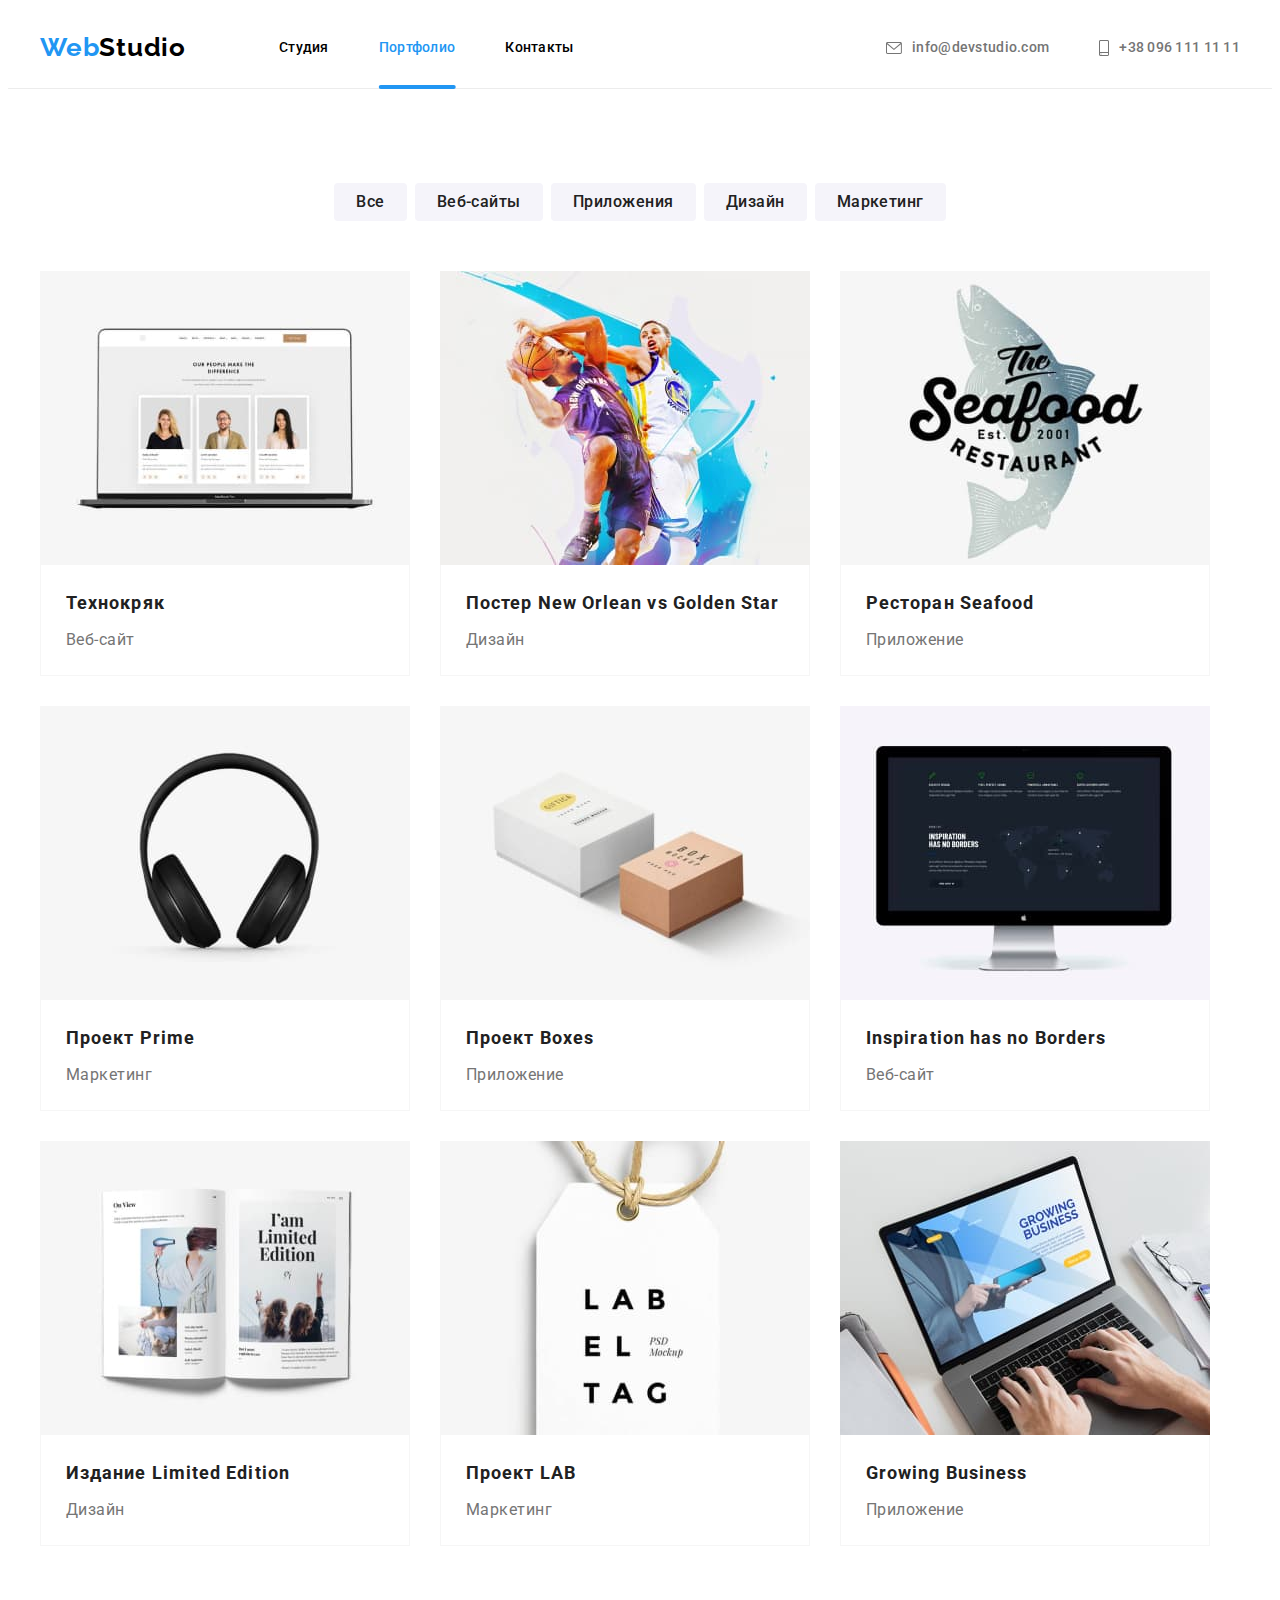
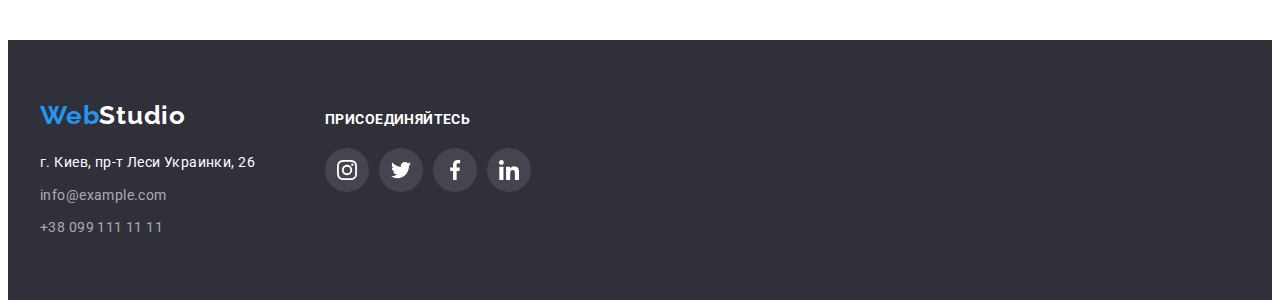
==== portfolio.html @ 3e7d8439 "Initial commit" ====
<!DOCTYPE html>
<html lang="ru">
   <head>
      <meta charset="UTF-8" />
      <meta http-equiv="X-UA-Compatible" content="IE=edge" />
      <meta name="viewport" content="width=device-width, initial-scale=1.0" />
      <title>Портфолио</title>
      <link rel="preconnect" href="https://fonts.googleapis.com" />
      <link rel="preconnect" href="https://fonts.gstatic.com" crossorigin />
      <link
         href="https://fonts.googleapis.com/css2?family=Raleway:wght@700&family=Roboto:wght@400;500;700;900&display=swap"
         rel="stylesheet"
      />
      <link
         rel="stylesheet"
         href="https://cdnjs.cloudflare.com/ajax/libs/modern-normalize/1.1.0/modern-normalize.min.css"
         integrity="sha512-wpPYUAdjBVSE4KJnH1VR1HeZfpl1ub8YT/NKx4PuQ5NmX2tKuGu6U/JRp5y+Y8XG2tV+wKQpNHVUX03MfMFn9Q=="
         crossorigin="anonymous"
         referrerpolicy="no-referrer"
      />
      <link rel="stylesheet" href="./css/styles.css" />
   </head>

   <body>
      <!---->
      <!--------------------------------HEADER----->
      <!---->
      <header class="header">
         <div class="container header-container">
            <nav class="header-nav">
               <a class="link logo" href="index.html" lang="en"><span class="accent">Web</span>Studio</a>
               <ul class="menu list">
                  <li class="menu-item">
                     <a class="link" href="index.html">Студия</a>
                  </li>
                  <li class="menu-item current-item">
                     <a class="link current-link" href="./portfolio.html">Портфолио</a>
                  </li>
                  <li class="menu-item">
                     <a class="link" href="">Контакты</a>
                  </li>
               </ul>
            </nav>
            <ul class="list header-list">
               <li class="header-list-item">
                  <a class="link contact-mail" href="mailto:info@devstudio.com">
                     <svg class="icon-envelope" width="16" height="12">
                        <use href="./images/icons.svg#icon-envelope"></use>
                     </svg>
                     info@devstudio.com</a
                  >
               </li>
               <li class="header-list-item">
                  <a class="link contact-number" href="tel:0961111111">
                     <svg class="icon-envelope" width="10" height="16">
                        <use href="./images/icons.svg#icon-smartphone"></use>
                     </svg>
                     +38 096 111 11 11
                  </a>
               </li>
            </ul>
         </div>
      </header>

      <main>
         <!---->
         <!-----------------------------PORTFOLIO----->
         <!---->
         <section class="section portfolio">
            <div class="container">
               <h1 class="visually-hidden">Портфолио</h1>
               <ul class="list list-button">
                  <li class="filter-btn">
                     <button class="filter" type="button">Все</button>
                  </li>
                  <li class="filter-btn">
                     <button class="filter" type="button">Веб-сайты</button>
                  </li>
                  <li class="filter-btn">
                     <button class="filter" type="button">Приложения</button>
                  </li>
                  <li class="filter-btn">
                     <button class="filter" type="button">Дизайн</button>
                  </li>
                  <li class="filter-btn">
                     <button class="filter" type="button">Маркетинг</button>
                  </li>
               </ul>

               <h2 class="visually-hidden">Разделы порфолио</h2>
               <ul class="list list-cards">
                  <li class="list-item">
                     <a class="link link-card" href="">
                        <div class="wrapper">
                           <img
                              class="portfolio-img"
                              src="./images/portfolio_images/img.jpg"
                              alt="Технокряк"
                              width="370"
                              height="294"
                           />
                           <p class="owerlay-text">
                              Ресурс предлагает комплексные предложения с разным уровнем функционала и сервисов. Все это
                              позволит посетителю получить исчерпывающие сведения о компании или частном лице.
                           </p>
                        </div>
                        <div class="text-card">
                           <h3 class="title-picture">Технокряк</h3>
                           <p class="portfolio_section">Веб-сайт</p>
                        </div>
                     </a>
                  </li>
                  <li class="list-item">
                     <a class="link link-card" href="">
                        <div class="wrapper">
                           <img
                              class="portfolio-img"
                              src="./images/portfolio_images/img-1.jpg"
                              alt="Постер New Orlean vs Golden Star"
                              width="370"
                              height="294"
                           />
                           <p class="owerlay-text">
                              Ресурс предлагает комплексные предложения с разным уровнем функционала и сервисов. Все это
                              позволит посетителю получить исчерпывающие сведения о компании или частном лице.
                           </p>
                        </div>
                        <div class="text-card">
                           <h3 class="title-picture">Постер <span lang="en">New Orlean vs Golden Star</span></h3>
                           <p class="portfolio_section">Дизайн</p>
                        </div>
                     </a>
                  </li>
                  <li class="list-item">
                     <a class="link link-card" href="">
                        <div class="wrapper">
                           <img
                              class="portfolio-img"
                              src="./images/portfolio_images/img-2.jpg"
                              alt="Ресторан Seafood"
                              width="370"
                              height="294"
                           />
                           <p class="owerlay-text">
                              Ресурс предлагает комплексные предложения с разным уровнем функционала и сервисов. Все это
                              позволит посетителю получить исчерпывающие сведения о компании или частном лице.
                           </p>
                        </div>
                        <div class="text-card">
                           <h3 class="title-picture">Ресторан <span lang="en">Seafood</span></h3>
                           <p class="portfolio_section">Приложение</p>
                        </div>
                     </a>
                  </li>
                  <li class="list-item">
                     <a class="link link-card" href="">
                        <div class="wrapper">
                           <img
                              class="portfolio-img"
                              src="./images/portfolio_images/img-3.jpg"
                              alt="Проект Prime"
                              width="370"
                              height="294"
                           />
                           <p class="owerlay-text">
                              Ресурс предлагает комплексные предложения с разным уровнем функционала и сервисов. Все это
                              позволит посетителю получить исчерпывающие сведения о компании или частном лице.
                           </p>
                        </div>
                        <div class="text-card">
                           <h3 class="title-picture">Проект <span lang="en">Prime</span></h3>
                           <p class="portfolio_section">Маркетинг</p>
                        </div>
                     </a>
                  </li>
                  <li class="list-item">
                     <a class="link link-card" href="">
                        <div class="wrapper">
                           <img
                              class="portfolio-img"
                              src="./images/portfolio_images/img-4.jpg"
                              alt="Проект Boxes"
                              width="370"
                              height="294"
                           />
                           <p class="owerlay-text">
                              Ресурс предлагает комплексные предложения с разным уровнем функционала и сервисов. Все это
                              позволит посетителю получить исчерпывающие сведения о компании или частном лице.
                           </p>
                        </div>
                        <div class="text-card">
                           <h3 class="title-picture">Проект <span lang="en">Boxes</span></h3>
                           <p class="portfolio_section">Приложение</p>
                        </div></a
                     >
                  </li>
                  <li class="list-item">
                     <a class="link link-card" href="">
                        <div class="wrapper">
                           <img
                              class="portfolio-img"
                              src="./images/portfolio_images/img-5.jpg"
                              alt="Inspiration has no Borders"
                              width="370"
                              height="294"
                           />
                           <p class="owerlay-text">
                              Ресурс предлагает комплексные предложения с разным уровнем функционала и сервисов. Все это
                              позволит посетителю получить исчерпывающие сведения о компании или частном лице.
                           </p>
                        </div>
                        <div class="text-card">
                           <h3 class="title-picture" lang="en">Inspiration has no Borders</h3>
                           <p class="portfolio_section">Веб-сайт</p>
                        </div>
                     </a>
                  </li>
                  <li class="list-item">
                     <a class="link link-card" href="">
                        <div class="wrapper">
                           <img
                              class="portfolio-img"
                              src="./images/portfolio_images/img-6.jpg"
                              alt="Издание Limited Edition"
                              width="370"
                              height="294"
                           />
                           <p class="owerlay-text">
                              Ресурс предлагает комплексные предложения с разным уровнем функционала и сервисов. Все это
                              позволит посетителю получить исчерпывающие сведения о компании или частном лице.
                           </p>
                        </div>
                        <div class="text-card">
                           <h3 class="title-picture">Издание <span lang="en">Limited Edition</span></h3>
                           <p class="portfolio_section">Дизайн</p>
                        </div>
                     </a>
                  </li>
                  <li class="list-item">
                     <a class="link link-card" href="">
                        <div class="wrapper">
                           <img
                              class="portfolio-img"
                              src="./images/portfolio_images/img-7.jpg"
                              alt="Проект LAB"
                              width="370"
                              height="294"
                           />
                           <p class="owerlay-text">
                              Ресурс предлагает комплексные предложения с разным уровнем функционала и сервисов. Все это
                              позволит посетителю получить исчерпывающие сведения о компании или частном лице.
                           </p>
                        </div>
                        <div class="text-card">
                           <h3 class="title-picture">Проект <span lang="en">LAB</span></h3>
                           <p class="portfolio_section">Маркетинг</p>
                        </div>
                     </a>
                  </li>
                  <li class="list-item">
                     <a class="link link-card" href="">
                        <div class="wrapper">
                           <img
                              class="portfolio-img"
                              src="./images/portfolio_images/img-8.jpg"
                              alt="Growing Business"
                              width="370"
                              height="294"
                           />
                           <p class="owerlay-text">
                              Ресурс предлагает комплексные предложения с разным уровнем функционала и сервисов. Все это
                              позволит посетителю получить исчерпывающие сведения о компании или частном лице.
                           </p>
                        </div>
                        <div class="text-card">
                           <h3 class="title-picture" lang="en">Growing Business</h3>
                           <p class="portfolio_section">Приложение</p>
                        </div>
                     </a>
                  </li>
               </ul>
            </div>
         </section>
      </main>
      <!---->
      <!--------------------------------FOOTER----->
      <!---->
      <footer class="footer">
         <div class="container content-in-footer">
            <div>
               <a class="link logo-footer" href="index.html" lang="en"><span class="accent">Web</span>Studio</a>
               <address class="contact-list">
                  <ul class="list all-contact">
                     <li class="contact-item">
                        <a
                           class="link link_geolocation"
                           href="https://goo.gl/maps/ptXr3wgjYMJCWN8M7"
                           target="blank"
                           rel="noreferrer noopener"
                           >г. Киев, пр-т Леси Украинки, 26</a
                        >
                     </li>
                     <li class="contact-item">
                        <a class="link link_contact" href="mailto:info@example.com">info@example.com</a>
                     </li>
                     <li class="contact-item">
                        <a class="link link_contact" href="tel:0991111111">+38 099 111 11 11</a>
                     </li>
                  </ul>
               </address>
            </div>
            <div>
               <p class="upper-icons-in-footer">присоединяйтесь</p>
               <ul class="list social-list-in-footer">
                  <li class="social-item">
                     <a
                        class="link social-link-in-footer"
                        href="https://instagram.com/"
                        target="_blank"
                        rel="noopener noreferrer"
                     >
                        <svg class="social-icon-in-footer" width="20" height="20">
                           <use href="./images/icons.svg#icon-instagram"></use>
                        </svg>
                     </a>
                  </li>
                  <li class="social-item">
                     <a
                        class="link social-link-in-footer"
                        href="https://twitter.com/"
                        target="_blank"
                        rel="noopener noreferrer"
                     >
                        <svg class="social-icon-in-footer" width="20" height="20">
                           <use href="./images/icons.svg#icon-twitter"></use>
                        </svg>
                     </a>
                  </li>
                  <li class="social-item">
                     <a
                        class="link social-link-in-footer"
                        href="https://facebook.com/"
                        target="_blank"
                        rel="noopener noreferrer"
                     >
                        <svg class="social-icon-in-footer" width="20" height="20">
                           <use href="./images/icons.svg#icon-facebook"></use>
                        </svg>
                     </a>
                  </li>
                  <li class="social-item">
                     <a
                        class="link social-link-in-footer"
                        href="https://www.linkedin.com/"
                        target="_blank"
                        rel="noopener noreferrer"
                     >
                        <svg class="social-icon-in-footer" width="20" height="20">
                           <use href="./images/icons.svg#icon-linkedin"></use>
                        </svg>
                     </a>
                  </li>
               </ul>
            </div>
         </div>
      </footer>
   </body>
</html>
---- css/styles.css ----
/*--------*/
/*---------------- наслідування -----------------*/
/*---------*/

body {
   font-family: 'Roboto', sans-serif;
}
h1,
h2,
h3,
h4,
h5,
h6,
p {
   margin: 0;
   padding: 0;
}

img {
   display: block;
}

:root {
   --accent-color: #2196f3;
   --the-second-color: #ffffff;
   --second-text-color: #757575;
   --mine-color: #212121;

   --transition-timing-function: cubic-bezier(0.4, 0, 0.2, 1);
}

/*--------*/
/*------------ Скидання браузерних стилів -----------------*/
/*---------*/

.list {
   list-style: none;
   padding: 0;
   margin: 0;
}

.link {
   text-decoration: none;
}

/*--------*/
/*-------------- Загальні налаштування для Flexbox -----------------*/
/*---------*/

.section {
   padding-top: 94px;
   padding-bottom: 94px;
}

.container {
   width: 1200px;
   padding-right: 15px;
   padding-left: 15px;
   margin-right: auto;
   margin-left: auto;
}

/*--------*/
/*-------------- HEADER -----------------*/
/*---------*/

.header {
   border-bottom: 1px solid #ececec;
}

.header-container {
   display: flex;
   align-items: center;
}

/*--------*/
/*-------------- NAVIGATION-START -----------------*/
/*---------*/

.header-nav {
   display: flex;
   align-items: center;
}

.logo {
   padding-top: 24px;
   padding-bottom: 25px;
   margin-right: 93px;
   font-family: 'Raleway', sans-serif;
   font-weight: 700;
   font-size: 26px;
   line-height: 1.19;
   letter-spacing: 0.03em;
   color: rgb(0, 0, 0);
}

.accent {
   font-family: 'Raleway', sans-serif;
   font-weight: 700;
   font-size: 26px;
   line-height: 1.19;
   letter-spacing: 0.03em;
   color: var(--accent-color);
}

.menu {
   display: flex;
}

.menu .link {
   display: block;
   padding-top: 32px;
   padding-bottom: 32px;
   font-weight: 500;
   font-size: 14px;
   line-height: 1.14;
   letter-spacing: 0.02em;
   color: var(--main-color);

   transition-property: color;
   transition-duration: 250ms;
   transition-timing-function: var(--transition-timing-function);
}

/*альтернативний варіант з додатковим класом в посиланнях "menu-link" */

/*.menu-link {
font-weight: 500;
font-size: 14px;
line-height: 1.14;
letter-spacing: 0.02em;
color: var(--main-color);}*/

.menu-item {
   margin-right: 50px;
}
.menu-item:last-child {
   margin-right: 0;
}

.menu .link:hover,
.menu .link:focus {
   color: var(--accent-color);
}

.menu > .current-item {
   color: var(--accent-color);
}

.current-link {
   position: relative;
}

.current-link::after {
   content: '';
   position: absolute;
   bottom: -1px;
   left: 50%;
   width: 100%;
   height: 4px;
   transform: translateX(-50%);
   background-color: var(--accent-color);
   border-radius: 2px;
}

/*--------*/
/*-------------- NAVIGATION-END -----------------*/
/*---------*/

/*--------*/
/*-------------- contacts in header -----------------*/
/*---------*/

.header-list {
   display: flex;
   margin-left: auto;
}

.header-list-item {
   margin-right: 50px;
   font-weight: 500;
   font-size: 14px;
   line-height: 1.14;
   letter-spacing: 0.02em;
}

.contact-mail,
.contact-number {
   display: flex;
   align-items: center;
   padding-top: 32px;
   padding-bottom: 32px;
   color: var(--second-text-color);

   transition-property: color;
   transition-duration: 250ms;
   transition-timing-function: var(--transition-timing-function);
}

.icon-envelope,
.icon-smartphone {
   margin-right: 10px;
   fill: currentColor;
}

.header-list-item:last-child {
   margin-right: 0;
}

.contact-mail:hover,
.contact-mail:focus {
   color: var(--accent-color);
}
.contact-number:hover,
.contact-number:focus {
   color: var(--accent-color);
}

/*--------*/
/*-------------- HEADER-END -----------------*/
/*---------*/

/*--------*/
/*-------------- HERO-START-----------------*/
/*---------*/

.hero {
   padding: 200px 0px;
   background-color: #c4c4c4;
   background-image: linear-gradient(rgba(47, 48, 58, 0.4), rgba(47, 48, 58, 0.4)), url(../images/hero/Img.jpg);
   max-width: 1600px;
   height: auto;
   margin: 0 auto;
}

/*============== Основний заголовок на сторінці ==============*/
.hero-container {
   text-align: center;
}

.main-title {
   margin: 0 auto;
   max-width: 696px;
   margin-bottom: 30px;
   text-align: center;
   font-weight: 900;
   font-size: 44px;
   line-height: 1.36;
   letter-spacing: 0.06em;
   text-transform: uppercase;
   color: var(--the-second-color);
}

/*--------*/
/*--------------MODAL-----------------*/
/*---------*/

.modal-button {
   min-width: 200px;
   height: 50px;
   padding: 10px 32px;
   border: none;
   font-weight: 700;
   font-size: 16px;
   line-height: 1.87;
   text-align: center;
   letter-spacing: 0.06em;
   color: var(--the-second-color);
   background: var(--accent-color);
   border-radius: 4px;
   cursor: pointer;

   transition: background-color 250ms var(--transition-timing-function),
      box-shadow 250ms var(--transition-timing-function);
}

.modal-button:hover,
.modal-button:focus {
   background-color: #188ce8;
   box-shadow: 0px 4px 4px rgba(0, 0, 0, 0.15);
}

.backdrop {
   position: fixed;
   top: 0;
   left: 0;
   width: 100%;
   height: 100%;
   background-color: rgba(0, 0, 0, 0.2);

   z-index: 10;

   transition: 300ms var(--transition-timing-function);
}

.backdrop.is-hidden {
   visibility: hidden;
   opacity: 0;
   pointer-events: none;
}

.backdrop.is-hidden .modal {
   transform: translate(-50%, -50%) scale(0.3);
}

.modal {
   position: absolute;
   width: 528px;
   height: 581px;
   top: 50%;
   left: 50%;
   transform: translate(-50%, -50%) scale(1);
   transition: transform 300ms var(--transition-timing-function);

   background: var(--the-second-color);
   box-shadow: 0px 1px 3px rgba(0, 0, 0, 0.12), 0px 1px 1px rgba(0, 0, 0, 0.14), 0px 2px 1px rgba(0, 0, 0, 0.2);
   border-radius: 4px;
}

.close-modal-btn {
   position: absolute;
   top: 8px;
   right: 8px;
   width: 30px;
   height: 30px;
   border: 1px solid rgba(0, 0, 0, 0.1);
   border-radius: 50%;
   background-color: var(--the-second-color);
   cursor: pointer;

   display: flex;
   padding: 0;
   align-items: center;
   justify-content: center;
}

/* =================   HERO-END  ===================*/

/*--------*/
/*--------------ADVANTAGES-----------------*/
/*---------*/

.visually-hidden {
   position: absolute;
   width: 1px;
   height: 1px;
   margin: -1px;
   border: 0;
   padding: 0;

   white-space: nowrap;
   clip-path: inset(100%);
   clip: rect(0 0 0 0);
   overflow: hidden;
}

.list-advantage {
   display: flex;
   align-items: center;
}

.advantages-item {
   width: 270px;
   margin-right: 30px;
}

.advantages-icon {
   display: flex;
   background-color: #f5f4fa;
   width: 270px;
   height: 120px;
   border-radius: 4px;
   align-items: center;
   justify-content: center;

   margin-bottom: 30px;
}

.advantage {
   margin-bottom: 10px;
   font-weight: 700;
   font-size: 14px;
   line-height: 1.14;
   letter-spacing: 0.03em;
   text-transform: uppercase;
   color: var(--main-color);
}

.description-advantage {
   font-size: 14px;
   line-height: 1.71;
   letter-spacing: 0.03em;
   color: var(--second-text-color);
}

.advantages-item:last-child {
   margin-right: 0;
}

/*--------*/
/*-------------- SPECIFIC -----------------*/
/*---------*/

.specifics-section {
   padding-top: 0;
}

.specifics {
   margin-bottom: 50px;
   font-weight: 700;
   font-size: 36px;
   line-height: 1.16;
   text-align: center;
   letter-spacing: 0.03em;
   color: var(--mine-color);
}

.list-img {
   display: flex;
   align-items: center;
}

.item-activity {
   margin-right: 30px;
}

.item-activity:last-child {
   margin-right: 0;
}

/* 1) обгорнув img div-ом і позиціонував відносно нього, а не самого зображення з розрахунком на те, що в майбутньому в li-шці можуть з'явитися додаткові елементи. Чи доречне таке рішення в цьому випадку?*/

.desktop-apps,
.mobile-apps,
.design-solution {
   position: relative;
   width: 370px;
   height: 294px;
}

.title-img {
   display: flex;
   position: absolute;
   width: 100%;
   height: 70px;
   bottom: 0;
   left: 0;
   background-color: rgba(47, 48, 58, 0.8);

   font-weight: 700;
   font-size: 14px;
   line-height: 1.14;
   align-items: center;
   justify-content: center;
   letter-spacing: 0.03em;
   text-transform: uppercase;
   color: #ffffff;
}

/*--------*/
/*------------------- TEAM -----------------*/
/*---------*/

.stuff {
   background: #f5f4fa;
}

.team {
   margin-bottom: 50px;
   font-weight: 700;
   font-size: 36px;
   line-height: 1.16;
   text-align: center;
   letter-spacing: 0.03em;
   color: var(--main-color);
}

.list-team {
   display: flex;
   align-items: center;
}

.item-team {
   width: 270px;
   margin-right: 30px;
   background-color: var(--the-second-color);
   box-shadow: 0px 1px 3px rgba(0, 0, 0, 0.12), 0px 1px 1px rgba(0, 0, 0, 0.14), 0px 2px 1px rgba(0, 0, 0, 0.2);
   border-radius: 0px 0px 4px 4px;
}

.item-team:last-child {
   margin-right: 0;
}

.employee-details {
   padding: 30px 10px;
}

.employee {
   margin-bottom: 10px;

   font-weight: 500;
   font-size: 16px;
   line-height: 1.18;
   text-align: center;
   letter-spacing: 0.03em;
   color: var(--mine-color);
}

.position {
   margin-bottom: 16px;

   font-size: 16px;
   line-height: 1.18;
   text-align: center;
   letter-spacing: 0.03em;
   color: var(--second-text-color);
}

.social-list {
   display: flex;
   justify-content: center;
   align-items: center;
}

.social-link {
   display: flex;
   width: 44px;
   height: 44px;
   color: var(--the-second-color);
   background-color: var(--the-second-color);
   border-radius: 50%;
   align-items: center;
   justify-content: center;
   fill: #afb1b8;

   transition: background-color 250ms var(--transition-timing-function);
}

.social-icon {
   transition: fill 250ms var(--transition-timing-function);
}

.social-link:hover,
.social-link:focus {
   background-color: var(--accent-color);
}

.social-link:hover .social-icon,
.social-link:focus .social-icon {
   fill: var(--the-second-color);
}

.social-item:not(:last-child) {
   margin-right: 10px;
}

/*--------*/
/*------------------- REGULARS CUSTOMERS -----------------*/
/*---------*/

.regular-customers {
   font-weight: 700;
   font-size: 36px;
   line-height: 1.16;
   text-align: center;
   letter-spacing: 0.03em;

   color: var(--mine-color);

   margin-bottom: 50px;
}
.list-regular-customers {
   display: flex;
   justify-content: center;
   align-items: center;
   gap: 30px;
}

.regular-customer-link {
   display: flex;
   align-items: center;
   justify-content: center;
   width: 170px;
   height: 92px;
   fill: #afb1b8;
   border: 1px solid #afb1b8;
   border-radius: 4px;
   transition: border-color 250ms var(--transition-timing-function), fill 250ms var(--transition-timing-function);
}

.regular-customer-link:hover,
.regular-customer-link:focus {
   fill: var(--accent-color);
   border: 1px solid var(--accent-color);
}

/*--------*/
/*------------------- FOOTER -----------------*/
/*---------*/

.footer {
   background-color: #2f303a;
   padding-top: 60px;
   padding-bottom: 60px;
}

.logo-footer {
   display: block;
   margin-bottom: 20px;
   font-family: 'Raleway', sans-serif;
   font-weight: 700;
   font-size: 26px;
   line-height: 1.19;
   letter-spacing: 0.03em;
   color: var(--the-second-color);
}

.contact-item {
   margin-bottom: 9px;
}

.contact-item:last-child {
   margin-bottom: 0;
}
.contact-list {
   margin-right: 70px;
}

.link_geolocation {
   font-style: normal;
   font-size: 14px;
   line-height: 1.71;
   letter-spacing: 0.03em;
   color: var(--the-second-color);

   transition: color 250ms var(--transition-timing-function);
}

.link_contact {
   font-style: normal;
   font-size: 14px;
   line-height: 1.71;
   letter-spacing: 0.03em;
   color: rgba(255, 255, 255, 0.6);

   transition: color 250ms var(--transition-timing-function);
}

.link_geolocation:hover,
.link_geolocation:focus {
   color: var(--accent-color);
}

.link_contact:hover,
.link_contact:focus {
   color: var(--accent-color);
}

.content-in-footer {
   display: flex;
   align-items: baseline;
}

.upper-icons-in-footer {
   font-weight: 700;
   font-size: 14px;
   line-height: 1.14;
   letter-spacing: 0.03em;
   text-transform: uppercase;

   color: #ffffff;

   margin-bottom: 20px;
}

.social-list-in-footer {
   display: flex;
}

.social-link-in-footer {
   display: flex;
   width: 44px;
   height: 44px;
   border-radius: 50%;
   background-color: rgba(255, 255, 255, 0.1);
   fill: var(--the-second-color);
   justify-content: center;
   align-items: center;

   transition: background-color 250ms var(--transition-timing-function);
}

.social-link-in-footer:hover,
.social-link-in-footer:focus {
   background-color: var(--accent-color);
}

/*//////////////////////// TWO PAGE //////////////////////*/

/*--------*/
/*------------------- FILTERS -----------------*/
/*---------*/

.filter-button {
   padding-bottom: 0px;
}

.list-button {
   display: flex;
   justify-content: center;
   margin-bottom: 50px;
}

.filter {
   padding: 6px 22px;
   font-family: 'Roboto', sans-serif;
   font-weight: 500;
   font-size: 16px;
   line-height: 1.62;
   text-align: center;
   letter-spacing: 0.03em;
   color: var(--mine-color);
   background: #f5f4fa;
   border-radius: 4px;
   border-style: none;
   cursor: pointer;

   transition: background-color 250ms var(--transition-timing-function), color 250ms var(--transition-timing-function),
      box-shadow 250ms var(--transition-timing-function);
}

.filter-btn {
   margin-right: 8px;
}

.filter-btn:last-child {
   margin-right: 0;
}

.filter:hover,
.filter:focus {
   background-color: #2196f3;
   color: var(--the-second-color);
   box-shadow: 0px 3px 1px rgba(0, 0, 0, 0.1), 0px 1px 2px rgba(0, 0, 0, 0.08), 0px 2px 2px rgba(0, 0, 0, 0.12);
}

/*--------*/
/*------------------- CARDS -----------------*/
/*---------*/

.list-cards {
   display: flex;
   flex-wrap: wrap;
}

.list-item {
   width: 370px;
   margin-right: 30px;
   margin-bottom: 30px;
}

.list-item:nth-child(3n + 3) {
   margin-right: 0;
}

.list-item:nth-last-child(-n + 3) {
   margin-bottom: 0;
}

.link-card {
   transition: box-shadow 250ms var(--transition-timing-function);
}

.link-card:hover,
.link-card:focus {
   display: block;
   box-shadow: 0px 1px 1px rgba(0, 0, 0, 0.12), 0px 4px 4px rgba(0, 0, 0, 0.06), 1px 4px 6px rgba(0, 0, 0, 0.16);
}

/*---owerlay-----*/
.wrapper {
   position: relative;
   width: 370px;
   height: 294px;
   overflow: hidden;
}

.owerlay-text {
   position: absolute;
   width: 100%;
   height: 100%;
   top: 0;
   left: 0;
   padding: 63px 24px;

   font-weight: 400;
   font-size: 18px;
   line-height: 1.55;
   letter-spacing: 0.03em;

   color: var(--the-second-color);
   background-color: rgba(33, 150, 243, 0.9);

   transform: translateY(100%);
   transition-duration: 250ms;
   transition-timing-function: var(--transition-timing-function);
}

.link-card:hover .owerlay-text,
.link-card:focus .owerlay-text {
   transform: translateY(0);
}

.text-card {
   padding: 20px 25px;

   border-right: 1px solid #f6f6f6;
   border-left: 1px solid #f6f6f6;
   border-bottom: 1px solid #f6f6f6;
}

.title-picture {
   margin-bottom: 4px;
   font-weight: 700;
   font-size: 18px;
   line-height: 2;
   letter-spacing: 0.06em;
   color: var(--mine-color);
}

.portfolio_section {
   font-weight: 400;
   font-size: 16px;
   line-height: 1.87;
   letter-spacing: 0.03em;
   color: var(--second-text-color);
}
/* ============== elements ==============*/
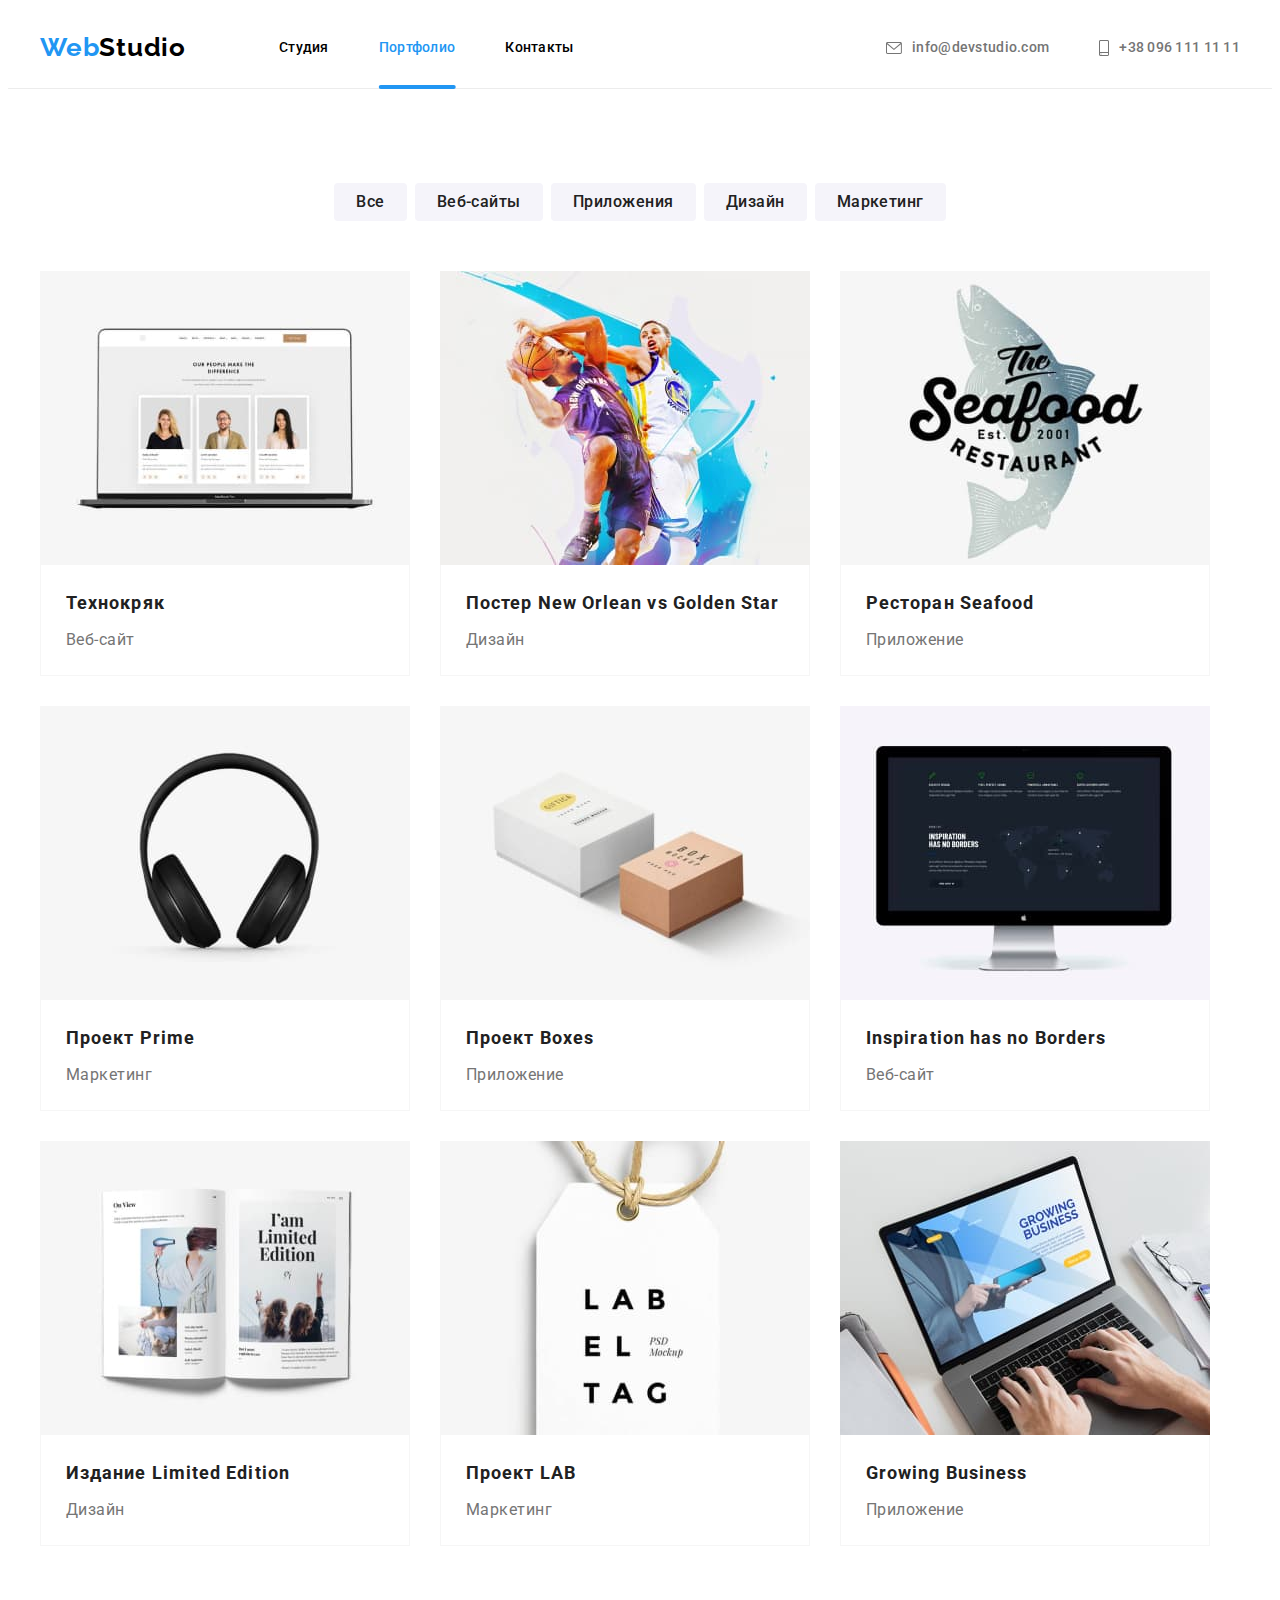
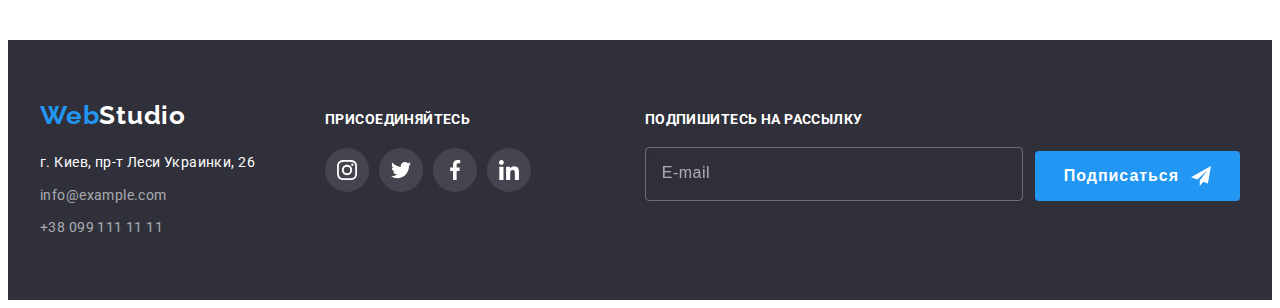
==== commit 5cbf56c8: "hw-6 is finished (form)" ====
--- a/portfolio.html
+++ b/portfolio.html
@@ -1,368 +1,490 @@
 <!DOCTYPE html>
 <html lang="ru">
-   <head>
-      <meta charset="UTF-8" />
-      <meta http-equiv="X-UA-Compatible" content="IE=edge" />
-      <meta name="viewport" content="width=device-width, initial-scale=1.0" />
-      <title>Портфолио</title>
-      <link rel="preconnect" href="https://fonts.googleapis.com" />
-      <link rel="preconnect" href="https://fonts.gstatic.com" crossorigin />
-      <link
-         href="https://fonts.googleapis.com/css2?family=Raleway:wght@700&family=Roboto:wght@400;500;700;900&display=swap"
-         rel="stylesheet"
-      />
-      <link
-         rel="stylesheet"
-         href="https://cdnjs.cloudflare.com/ajax/libs/modern-normalize/1.1.0/modern-normalize.min.css"
-         integrity="sha512-wpPYUAdjBVSE4KJnH1VR1HeZfpl1ub8YT/NKx4PuQ5NmX2tKuGu6U/JRp5y+Y8XG2tV+wKQpNHVUX03MfMFn9Q=="
-         crossorigin="anonymous"
-         referrerpolicy="no-referrer"
-      />
-      <link rel="stylesheet" href="./css/styles.css" />
-   </head>
+    <head>
+        <meta charset="UTF-8" />
+        <meta http-equiv="X-UA-Compatible" content="IE=edge" />
+        <meta name="viewport" content="width=device-width, initial-scale=1.0" />
+        <title>Портфолио</title>
+        <link rel="preconnect" href="https://fonts.googleapis.com" />
+        <link rel="preconnect" href="https://fonts.gstatic.com" crossorigin />
+        <link
+            href="https://fonts.googleapis.com/css2?family=Raleway:wght@700&family=Roboto:wght@400;500;700;900&display=swap"
+            rel="stylesheet"
+        />
+        <link
+            rel="stylesheet"
+            href="https://cdnjs.cloudflare.com/ajax/libs/modern-normalize/1.1.0/modern-normalize.min.css"
+            integrity="sha512-wpPYUAdjBVSE4KJnH1VR1HeZfpl1ub8YT/NKx4PuQ5NmX2tKuGu6U/JRp5y+Y8XG2tV+wKQpNHVUX03MfMFn9Q=="
+            crossorigin="anonymous"
+            referrerpolicy="no-referrer"
+        />
+        <link rel="stylesheet" href="./css/styles.css" />
+    </head>
 
-   <body>
-      <!---->
-      <!--------------------------------HEADER----->
-      <!---->
-      <header class="header">
-         <div class="container header-container">
-            <nav class="header-nav">
-               <a class="link logo" href="index.html" lang="en"><span class="accent">Web</span>Studio</a>
-               <ul class="menu list">
-                  <li class="menu-item">
-                     <a class="link" href="index.html">Студия</a>
-                  </li>
-                  <li class="menu-item current-item">
-                     <a class="link current-link" href="./portfolio.html">Портфолио</a>
-                  </li>
-                  <li class="menu-item">
-                     <a class="link" href="">Контакты</a>
-                  </li>
-               </ul>
-            </nav>
-            <ul class="list header-list">
-               <li class="header-list-item">
-                  <a class="link contact-mail" href="mailto:info@devstudio.com">
-                     <svg class="icon-envelope" width="16" height="12">
-                        <use href="./images/icons.svg#icon-envelope"></use>
-                     </svg>
-                     info@devstudio.com</a
-                  >
-               </li>
-               <li class="header-list-item">
-                  <a class="link contact-number" href="tel:0961111111">
-                     <svg class="icon-envelope" width="10" height="16">
-                        <use href="./images/icons.svg#icon-smartphone"></use>
-                     </svg>
-                     +38 096 111 11 11
-                  </a>
-               </li>
-            </ul>
-         </div>
-      </header>
+    <body>
+        <!---->
+        <!--------------------------------HEADER----->
+        <!---->
+        <header class="header">
+            <div class="container header-container">
+                <nav class="header-nav">
+                    <a class="link logo" href="index.html" lang="en"
+                        ><span class="accent">Web</span>Studio</a
+                    >
+                    <ul class="menu list">
+                        <li class="menu-item">
+                            <a class="link" href="index.html">Студия</a>
+                        </li>
+                        <li class="menu-item current-item">
+                            <a class="link current-link" href="./portfolio.html"
+                                >Портфолио</a
+                            >
+                        </li>
+                        <li class="menu-item">
+                            <a class="link" href="">Контакты</a>
+                        </li>
+                    </ul>
+                </nav>
+                <ul class="list header-list">
+                    <li class="header-list-item">
+                        <a
+                            class="link contact-mail"
+                            href="mailto:info@devstudio.com"
+                        >
+                            <svg class="icon-envelope" width="16" height="12">
+                                <use
+                                    href="./images/icons.svg#icon-envelope"
+                                ></use>
+                            </svg>
+                            info@devstudio.com</a
+                        >
+                    </li>
+                    <li class="header-list-item">
+                        <a class="link contact-number" href="tel:0961111111">
+                            <svg class="icon-envelope" width="10" height="16">
+                                <use
+                                    href="./images/icons.svg#icon-smartphone"
+                                ></use>
+                            </svg>
+                            +38 096 111 11 11
+                        </a>
+                    </li>
+                </ul>
+            </div>
+        </header>
 
-      <main>
-         <!---->
-         <!-----------------------------PORTFOLIO----->
-         <!---->
-         <section class="section portfolio">
-            <div class="container">
-               <h1 class="visually-hidden">Портфолио</h1>
-               <ul class="list list-button">
-                  <li class="filter-btn">
-                     <button class="filter" type="button">Все</button>
-                  </li>
-                  <li class="filter-btn">
-                     <button class="filter" type="button">Веб-сайты</button>
-                  </li>
-                  <li class="filter-btn">
-                     <button class="filter" type="button">Приложения</button>
-                  </li>
-                  <li class="filter-btn">
-                     <button class="filter" type="button">Дизайн</button>
-                  </li>
-                  <li class="filter-btn">
-                     <button class="filter" type="button">Маркетинг</button>
-                  </li>
-               </ul>
+        <main>
+            <!---->
+            <!-----------------------------PORTFOLIO----->
+            <!---->
+            <section class="section portfolio">
+                <div class="container">
+                    <h1 class="visually-hidden">Портфолио</h1>
+                    <ul class="list list-button">
+                        <li class="filter-btn">
+                            <button class="filter" type="button">Все</button>
+                        </li>
+                        <li class="filter-btn">
+                            <button class="filter" type="button">
+                                Веб-сайты
+                            </button>
+                        </li>
+                        <li class="filter-btn">
+                            <button class="filter" type="button">
+                                Приложения
+                            </button>
+                        </li>
+                        <li class="filter-btn">
+                            <button class="filter" type="button">Дизайн</button>
+                        </li>
+                        <li class="filter-btn">
+                            <button class="filter" type="button">
+                                Маркетинг
+                            </button>
+                        </li>
+                    </ul>
 
-               <h2 class="visually-hidden">Разделы порфолио</h2>
-               <ul class="list list-cards">
-                  <li class="list-item">
-                     <a class="link link-card" href="">
-                        <div class="wrapper">
-                           <img
-                              class="portfolio-img"
-                              src="./images/portfolio_images/img.jpg"
-                              alt="Технокряк"
-                              width="370"
-                              height="294"
-                           />
-                           <p class="owerlay-text">
-                              Ресурс предлагает комплексные предложения с разным уровнем функционала и сервисов. Все это
-                              позволит посетителю получить исчерпывающие сведения о компании или частном лице.
-                           </p>
-                        </div>
-                        <div class="text-card">
-                           <h3 class="title-picture">Технокряк</h3>
-                           <p class="portfolio_section">Веб-сайт</p>
-                        </div>
-                     </a>
-                  </li>
-                  <li class="list-item">
-                     <a class="link link-card" href="">
-                        <div class="wrapper">
-                           <img
-                              class="portfolio-img"
-                              src="./images/portfolio_images/img-1.jpg"
-                              alt="Постер New Orlean vs Golden Star"
-                              width="370"
-                              height="294"
-                           />
-                           <p class="owerlay-text">
-                              Ресурс предлагает комплексные предложения с разным уровнем функционала и сервисов. Все это
-                              позволит посетителю получить исчерпывающие сведения о компании или частном лице.
-                           </p>
-                        </div>
-                        <div class="text-card">
-                           <h3 class="title-picture">Постер <span lang="en">New Orlean vs Golden Star</span></h3>
-                           <p class="portfolio_section">Дизайн</p>
-                        </div>
-                     </a>
-                  </li>
-                  <li class="list-item">
-                     <a class="link link-card" href="">
-                        <div class="wrapper">
-                           <img
-                              class="portfolio-img"
-                              src="./images/portfolio_images/img-2.jpg"
-                              alt="Ресторан Seafood"
-                              width="370"
-                              height="294"
-                           />
-                           <p class="owerlay-text">
-                              Ресурс предлагает комплексные предложения с разным уровнем функционала и сервисов. Все это
-                              позволит посетителю получить исчерпывающие сведения о компании или частном лице.
-                           </p>
-                        </div>
-                        <div class="text-card">
-                           <h3 class="title-picture">Ресторан <span lang="en">Seafood</span></h3>
-                           <p class="portfolio_section">Приложение</p>
-                        </div>
-                     </a>
-                  </li>
-                  <li class="list-item">
-                     <a class="link link-card" href="">
-                        <div class="wrapper">
-                           <img
-                              class="portfolio-img"
-                              src="./images/portfolio_images/img-3.jpg"
-                              alt="Проект Prime"
-                              width="370"
-                              height="294"
-                           />
-                           <p class="owerlay-text">
-                              Ресурс предлагает комплексные предложения с разным уровнем функционала и сервисов. Все это
-                              позволит посетителю получить исчерпывающие сведения о компании или частном лице.
-                           </p>
-                        </div>
-                        <div class="text-card">
-                           <h3 class="title-picture">Проект <span lang="en">Prime</span></h3>
-                           <p class="portfolio_section">Маркетинг</p>
-                        </div>
-                     </a>
-                  </li>
-                  <li class="list-item">
-                     <a class="link link-card" href="">
-                        <div class="wrapper">
-                           <img
-                              class="portfolio-img"
-                              src="./images/portfolio_images/img-4.jpg"
-                              alt="Проект Boxes"
-                              width="370"
-                              height="294"
-                           />
-                           <p class="owerlay-text">
-                              Ресурс предлагает комплексные предложения с разным уровнем функционала и сервисов. Все это
-                              позволит посетителю получить исчерпывающие сведения о компании или частном лице.
-                           </p>
-                        </div>
-                        <div class="text-card">
-                           <h3 class="title-picture">Проект <span lang="en">Boxes</span></h3>
-                           <p class="portfolio_section">Приложение</p>
-                        </div></a
-                     >
-                  </li>
-                  <li class="list-item">
-                     <a class="link link-card" href="">
-                        <div class="wrapper">
-                           <img
-                              class="portfolio-img"
-                              src="./images/portfolio_images/img-5.jpg"
-                              alt="Inspiration has no Borders"
-                              width="370"
-                              height="294"
-                           />
-                           <p class="owerlay-text">
-                              Ресурс предлагает комплексные предложения с разным уровнем функционала и сервисов. Все это
-                              позволит посетителю получить исчерпывающие сведения о компании или частном лице.
-                           </p>
-                        </div>
-                        <div class="text-card">
-                           <h3 class="title-picture" lang="en">Inspiration has no Borders</h3>
-                           <p class="portfolio_section">Веб-сайт</p>
-                        </div>
-                     </a>
-                  </li>
-                  <li class="list-item">
-                     <a class="link link-card" href="">
-                        <div class="wrapper">
-                           <img
-                              class="portfolio-img"
-                              src="./images/portfolio_images/img-6.jpg"
-                              alt="Издание Limited Edition"
-                              width="370"
-                              height="294"
-                           />
-                           <p class="owerlay-text">
-                              Ресурс предлагает комплексные предложения с разным уровнем функционала и сервисов. Все это
-                              позволит посетителю получить исчерпывающие сведения о компании или частном лице.
-                           </p>
-                        </div>
-                        <div class="text-card">
-                           <h3 class="title-picture">Издание <span lang="en">Limited Edition</span></h3>
-                           <p class="portfolio_section">Дизайн</p>
-                        </div>
-                     </a>
-                  </li>
-                  <li class="list-item">
-                     <a class="link link-card" href="">
-                        <div class="wrapper">
-                           <img
-                              class="portfolio-img"
-                              src="./images/portfolio_images/img-7.jpg"
-                              alt="Проект LAB"
-                              width="370"
-                              height="294"
-                           />
-                           <p class="owerlay-text">
-                              Ресурс предлагает комплексные предложения с разным уровнем функционала и сервисов. Все это
-                              позволит посетителю получить исчерпывающие сведения о компании или частном лице.
-                           </p>
-                        </div>
-                        <div class="text-card">
-                           <h3 class="title-picture">Проект <span lang="en">LAB</span></h3>
-                           <p class="portfolio_section">Маркетинг</p>
-                        </div>
-                     </a>
-                  </li>
-                  <li class="list-item">
-                     <a class="link link-card" href="">
-                        <div class="wrapper">
-                           <img
-                              class="portfolio-img"
-                              src="./images/portfolio_images/img-8.jpg"
-                              alt="Growing Business"
-                              width="370"
-                              height="294"
-                           />
-                           <p class="owerlay-text">
-                              Ресурс предлагает комплексные предложения с разным уровнем функционала и сервисов. Все это
-                              позволит посетителю получить исчерпывающие сведения о компании или частном лице.
-                           </p>
-                        </div>
-                        <div class="text-card">
-                           <h3 class="title-picture" lang="en">Growing Business</h3>
-                           <p class="portfolio_section">Приложение</p>
-                        </div>
-                     </a>
-                  </li>
-               </ul>
+                    <h2 class="visually-hidden">Разделы порфолио</h2>
+                    <ul class="list list-cards">
+                        <li class="list-item">
+                            <a class="link link-card" href="">
+                                <div class="wrapper">
+                                    <img
+                                        class="portfolio-img"
+                                        src="./images/portfolio_images/img.jpg"
+                                        alt="Технокряк"
+                                        width="370"
+                                        height="294"
+                                    />
+                                    <p class="owerlay-text">
+                                        Ресурс предлагает комплексные
+                                        предложения с разным уровнем функционала
+                                        и сервисов. Все это позволит посетителю
+                                        получить исчерпывающие сведения о
+                                        компании или частном лице.
+                                    </p>
+                                </div>
+                                <div class="text-card">
+                                    <h3 class="title-picture">Технокряк</h3>
+                                    <p class="portfolio_section">Веб-сайт</p>
+                                </div>
+                            </a>
+                        </li>
+                        <li class="list-item">
+                            <a class="link link-card" href="">
+                                <div class="wrapper">
+                                    <img
+                                        class="portfolio-img"
+                                        src="./images/portfolio_images/img-1.jpg"
+                                        alt="Постер New Orlean vs Golden Star"
+                                        width="370"
+                                        height="294"
+                                    />
+                                    <p class="owerlay-text">
+                                        Ресурс предлагает комплексные
+                                        предложения с разным уровнем функционала
+                                        и сервисов. Все это позволит посетителю
+                                        получить исчерпывающие сведения о
+                                        компании или частном лице.
+                                    </p>
+                                </div>
+                                <div class="text-card">
+                                    <h3 class="title-picture">
+                                        Постер
+                                        <span lang="en"
+                                            >New Orlean vs Golden Star</span
+                                        >
+                                    </h3>
+                                    <p class="portfolio_section">Дизайн</p>
+                                </div>
+                            </a>
+                        </li>
+                        <li class="list-item">
+                            <a class="link link-card" href="">
+                                <div class="wrapper">
+                                    <img
+                                        class="portfolio-img"
+                                        src="./images/portfolio_images/img-2.jpg"
+                                        alt="Ресторан Seafood"
+                                        width="370"
+                                        height="294"
+                                    />
+                                    <p class="owerlay-text">
+                                        Ресурс предлагает комплексные
+                                        предложения с разным уровнем функционала
+                                        и сервисов. Все это позволит посетителю
+                                        получить исчерпывающие сведения о
+                                        компании или частном лице.
+                                    </p>
+                                </div>
+                                <div class="text-card">
+                                    <h3 class="title-picture">
+                                        Ресторан <span lang="en">Seafood</span>
+                                    </h3>
+                                    <p class="portfolio_section">Приложение</p>
+                                </div>
+                            </a>
+                        </li>
+                        <li class="list-item">
+                            <a class="link link-card" href="">
+                                <div class="wrapper">
+                                    <img
+                                        class="portfolio-img"
+                                        src="./images/portfolio_images/img-3.jpg"
+                                        alt="Проект Prime"
+                                        width="370"
+                                        height="294"
+                                    />
+                                    <p class="owerlay-text">
+                                        Ресурс предлагает комплексные
+                                        предложения с разным уровнем функционала
+                                        и сервисов. Все это позволит посетителю
+                                        получить исчерпывающие сведения о
+                                        компании или частном лице.
+                                    </p>
+                                </div>
+                                <div class="text-card">
+                                    <h3 class="title-picture">
+                                        Проект <span lang="en">Prime</span>
+                                    </h3>
+                                    <p class="portfolio_section">Маркетинг</p>
+                                </div>
+                            </a>
+                        </li>
+                        <li class="list-item">
+                            <a class="link link-card" href="">
+                                <div class="wrapper">
+                                    <img
+                                        class="portfolio-img"
+                                        src="./images/portfolio_images/img-4.jpg"
+                                        alt="Проект Boxes"
+                                        width="370"
+                                        height="294"
+                                    />
+                                    <p class="owerlay-text">
+                                        Ресурс предлагает комплексные
+                                        предложения с разным уровнем функционала
+                                        и сервисов. Все это позволит посетителю
+                                        получить исчерпывающие сведения о
+                                        компании или частном лице.
+                                    </p>
+                                </div>
+                                <div class="text-card">
+                                    <h3 class="title-picture">
+                                        Проект <span lang="en">Boxes</span>
+                                    </h3>
+                                    <p class="portfolio_section">Приложение</p>
+                                </div></a
+                            >
+                        </li>
+                        <li class="list-item">
+                            <a class="link link-card" href="">
+                                <div class="wrapper">
+                                    <img
+                                        class="portfolio-img"
+                                        src="./images/portfolio_images/img-5.jpg"
+                                        alt="Inspiration has no Borders"
+                                        width="370"
+                                        height="294"
+                                    />
+                                    <p class="owerlay-text">
+                                        Ресурс предлагает комплексные
+                                        предложения с разным уровнем функционала
+                                        и сервисов. Все это позволит посетителю
+                                        получить исчерпывающие сведения о
+                                        компании или частном лице.
+                                    </p>
+                                </div>
+                                <div class="text-card">
+                                    <h3 class="title-picture" lang="en">
+                                        Inspiration has no Borders
+                                    </h3>
+                                    <p class="portfolio_section">Веб-сайт</p>
+                                </div>
+                            </a>
+                        </li>
+                        <li class="list-item">
+                            <a class="link link-card" href="">
+                                <div class="wrapper">
+                                    <img
+                                        class="portfolio-img"
+                                        src="./images/portfolio_images/img-6.jpg"
+                                        alt="Издание Limited Edition"
+                                        width="370"
+                                        height="294"
+                                    />
+                                    <p class="owerlay-text">
+                                        Ресурс предлагает комплексные
+                                        предложения с разным уровнем функционала
+                                        и сервисов. Все это позволит посетителю
+                                        получить исчерпывающие сведения о
+                                        компании или частном лице.
+                                    </p>
+                                </div>
+                                <div class="text-card">
+                                    <h3 class="title-picture">
+                                        Издание
+                                        <span lang="en">Limited Edition</span>
+                                    </h3>
+                                    <p class="portfolio_section">Дизайн</p>
+                                </div>
+                            </a>
+                        </li>
+                        <li class="list-item">
+                            <a class="link link-card" href="">
+                                <div class="wrapper">
+                                    <img
+                                        class="portfolio-img"
+                                        src="./images/portfolio_images/img-7.jpg"
+                                        alt="Проект LAB"
+                                        width="370"
+                                        height="294"
+                                    />
+                                    <p class="owerlay-text">
+                                        Ресурс предлагает комплексные
+                                        предложения с разным уровнем функционала
+                                        и сервисов. Все это позволит посетителю
+                                        получить исчерпывающие сведения о
+                                        компании или частном лице.
+                                    </p>
+                                </div>
+                                <div class="text-card">
+                                    <h3 class="title-picture">
+                                        Проект <span lang="en">LAB</span>
+                                    </h3>
+                                    <p class="portfolio_section">Маркетинг</p>
+                                </div>
+                            </a>
+                        </li>
+                        <li class="list-item">
+                            <a class="link link-card" href="">
+                                <div class="wrapper">
+                                    <img
+                                        class="portfolio-img"
+                                        src="./images/portfolio_images/img-8.jpg"
+                                        alt="Growing Business"
+                                        width="370"
+                                        height="294"
+                                    />
+                                    <p class="owerlay-text">
+                                        Ресурс предлагает комплексные
+                                        предложения с разным уровнем функционала
+                                        и сервисов. Все это позволит посетителю
+                                        получить исчерпывающие сведения о
+                                        компании или частном лице.
+                                    </p>
+                                </div>
+                                <div class="text-card">
+                                    <h3 class="title-picture" lang="en">
+                                        Growing Business
+                                    </h3>
+                                    <p class="portfolio_section">Приложение</p>
+                                </div>
+                            </a>
+                        </li>
+                    </ul>
+                </div>
+            </section>
+        </main>
+        <!---->
+        <!--------------------------------FOOTER----->
+        <!---->
+        <footer class="footer">
+            <div class="container content-in-footer">
+                <div>
+                    <a class="link logo-footer" href="index.html" lang="en"
+                        ><span class="accent">Web</span>Studio</a
+                    >
+                    <address class="contact-list">
+                        <ul class="list all-contact">
+                            <li class="contact-item">
+                                <a
+                                    class="link link_geolocation"
+                                    href="https://goo.gl/maps/ptXr3wgjYMJCWN8M7"
+                                    target="blank"
+                                    rel="noreferrer noopener"
+                                    >г. Киев, пр-т Леси Украинки, 26</a
+                                >
+                            </li>
+                            <li class="contact-item">
+                                <a
+                                    class="link link_contact"
+                                    href="mailto:info@example.com"
+                                    >info@example.com</a
+                                >
+                            </li>
+                            <li class="contact-item">
+                                <a
+                                    class="link link_contact"
+                                    href="tel:0991111111"
+                                    >+38 099 111 11 11</a
+                                >
+                            </li>
+                        </ul>
+                    </address>
+                </div>
+                <div>
+                    <p class="upper-icons-in-footer">присоединяйтесь</p>
+                    <ul class="list social-list-in-footer">
+                        <li class="social-item">
+                            <a
+                                class="link social-link-in-footer"
+                                href="https://instagram.com/"
+                                target="_blank"
+                                rel="noopener noreferrer"
+                            >
+                                <svg
+                                    class="social-icon-in-footer"
+                                    width="20"
+                                    height="20"
+                                >
+                                    <use
+                                        href="./images/icons.svg#icon-instagram"
+                                    ></use>
+                                </svg>
+                            </a>
+                        </li>
+                        <li class="social-item">
+                            <a
+                                class="link social-link-in-footer"
+                                href="https://twitter.com/"
+                                target="_blank"
+                                rel="noopener noreferrer"
+                            >
+                                <svg
+                                    class="social-icon-in-footer"
+                                    width="20"
+                                    height="20"
+                                >
+                                    <use
+                                        href="./images/icons.svg#icon-twitter"
+                                    ></use>
+                                </svg>
+                            </a>
+                        </li>
+                        <li class="social-item">
+                            <a
+                                class="link social-link-in-footer"
+                                href="https://facebook.com/"
+                                target="_blank"
+                                rel="noopener noreferrer"
+                            >
+                                <svg
+                                    class="social-icon-in-footer"
+                                    width="20"
+                                    height="20"
+                                >
+                                    <use
+                                        href="./images/icons.svg#icon-facebook"
+                                    ></use>
+                                </svg>
+                            </a>
+                        </li>
+                        <li class="social-item">
+                            <a
+                                class="link social-link-in-footer"
+                                href="https://www.linkedin.com/"
+                                target="_blank"
+                                rel="noopener noreferrer"
+                            >
+                                <svg
+                                    class="social-icon-in-footer"
+                                    width="20"
+                                    height="20"
+                                >
+                                    <use
+                                        href="./images/icons.svg#icon-linkedin"
+                                    ></use>
+                                </svg>
+                            </a>
+                        </li>
+                    </ul>
+                </div>
+                <div class="subscribe">
+                    <form class="subscribe-form">
+                        <label class="lable-in-footer">
+                            <span class="lable-text-in-footer"
+                                >Подпишитесь на рассылку
+                            </span>
+                            <input
+                                class="footer-input"
+                                type="email"
+                                name="email"
+                                placeholder="E-mail"
+                                autocomplete="off"
+                            />
+                        </label>
+                        <button type="submit" class="subscribe-button">
+                            Подписаться
+                            <svg class="icon-icon-send" width="20" height="20">
+                                <use
+                                    href="./images/icons.svg#icon-icon-send"
+                                ></use>
+                            </svg>
+                        </button>
+                    </form>
+                </div>
             </div>
-         </section>
-      </main>
-      <!---->
-      <!--------------------------------FOOTER----->
-      <!---->
-      <footer class="footer">
-         <div class="container content-in-footer">
-            <div>
-               <a class="link logo-footer" href="index.html" lang="en"><span class="accent">Web</span>Studio</a>
-               <address class="contact-list">
-                  <ul class="list all-contact">
-                     <li class="contact-item">
-                        <a
-                           class="link link_geolocation"
-                           href="https://goo.gl/maps/ptXr3wgjYMJCWN8M7"
-                           target="blank"
-                           rel="noreferrer noopener"
-                           >г. Киев, пр-т Леси Украинки, 26</a
-                        >
-                     </li>
-                     <li class="contact-item">
-                        <a class="link link_contact" href="mailto:info@example.com">info@example.com</a>
-                     </li>
-                     <li class="contact-item">
-                        <a class="link link_contact" href="tel:0991111111">+38 099 111 11 11</a>
-                     </li>
-                  </ul>
-               </address>
-            </div>
-            <div>
-               <p class="upper-icons-in-footer">присоединяйтесь</p>
-               <ul class="list social-list-in-footer">
-                  <li class="social-item">
-                     <a
-                        class="link social-link-in-footer"
-                        href="https://instagram.com/"
-                        target="_blank"
-                        rel="noopener noreferrer"
-                     >
-                        <svg class="social-icon-in-footer" width="20" height="20">
-                           <use href="./images/icons.svg#icon-instagram"></use>
-                        </svg>
-                     </a>
-                  </li>
-                  <li class="social-item">
-                     <a
-                        class="link social-link-in-footer"
-                        href="https://twitter.com/"
-                        target="_blank"
-                        rel="noopener noreferrer"
-                     >
-                        <svg class="social-icon-in-footer" width="20" height="20">
-                           <use href="./images/icons.svg#icon-twitter"></use>
-                        </svg>
-                     </a>
-                  </li>
-                  <li class="social-item">
-                     <a
-                        class="link social-link-in-footer"
-                        href="https://facebook.com/"
-                        target="_blank"
-                        rel="noopener noreferrer"
-                     >
-                        <svg class="social-icon-in-footer" width="20" height="20">
-                           <use href="./images/icons.svg#icon-facebook"></use>
-                        </svg>
-                     </a>
-                  </li>
-                  <li class="social-item">
-                     <a
-                        class="link social-link-in-footer"
-                        href="https://www.linkedin.com/"
-                        target="_blank"
-                        rel="noopener noreferrer"
-                     >
-                        <svg class="social-icon-in-footer" width="20" height="20">
-                           <use href="./images/icons.svg#icon-linkedin"></use>
-                        </svg>
-                     </a>
-                  </li>
-               </ul>
-            </div>
-         </div>
-      </footer>
-   </body>
+        </footer>
+    </body>
 </html>
--- a/css/styles.css
+++ b/css/styles.css
@@ -3,7 +3,7 @@
 /*---------*/
 
 body {
-   font-family: 'Roboto', sans-serif;
+    font-family: 'Roboto', sans-serif;
 }
 h1,
 h2,
@@ -12,21 +12,22 @@
 h5,
 h6,
 p {
-   margin: 0;
-   padding: 0;
+    margin: 0;
+    padding: 0;
 }
 
 img {
-   display: block;
+    display: block;
 }
 
 :root {
-   --accent-color: #2196f3;
-   --the-second-color: #ffffff;
-   --second-text-color: #757575;
-   --mine-color: #212121;
-
-   --transition-timing-function: cubic-bezier(0.4, 0, 0.2, 1);
+    --accent-color: #2196f3;
+    --the-second-color: #ffffff;
+    --second-text-color: #757575;
+    --mine-color: #212121;
+
+    --transition-timing-function: cubic-bezier(0.4, 0, 0.2, 1);
+    --modal-transition: 250ms cubic-bezier(0.4, 0, 0.2, 1);
 }
 
 /*--------*/
@@ -34,13 +35,13 @@
 /*---------*/
 
 .list {
-   list-style: none;
-   padding: 0;
-   margin: 0;
+    list-style: none;
+    padding: 0;
+    margin: 0;
 }
 
 .link {
-   text-decoration: none;
+    text-decoration: none;
 }
 
 /*--------*/
@@ -48,16 +49,16 @@
 /*---------*/
 
 .section {
-   padding-top: 94px;
-   padding-bottom: 94px;
+    padding-top: 94px;
+    padding-bottom: 94px;
 }
 
 .container {
-   width: 1200px;
-   padding-right: 15px;
-   padding-left: 15px;
-   margin-right: auto;
-   margin-left: auto;
+    width: 1200px;
+    padding-right: 15px;
+    padding-left: 15px;
+    margin-right: auto;
+    margin-left: auto;
 }
 
 /*--------*/
@@ -65,12 +66,12 @@
 /*---------*/
 
 .header {
-   border-bottom: 1px solid #ececec;
+    border-bottom: 1px solid #ececec;
 }
 
 .header-container {
-   display: flex;
-   align-items: center;
+    display: flex;
+    align-items: center;
 }
 
 /*--------*/
@@ -78,48 +79,48 @@
 /*---------*/
 
 .header-nav {
-   display: flex;
-   align-items: center;
+    display: flex;
+    align-items: center;
 }
 
 .logo {
-   padding-top: 24px;
-   padding-bottom: 25px;
-   margin-right: 93px;
-   font-family: 'Raleway', sans-serif;
-   font-weight: 700;
-   font-size: 26px;
-   line-height: 1.19;
-   letter-spacing: 0.03em;
-   color: rgb(0, 0, 0);
+    padding-top: 24px;
+    padding-bottom: 25px;
+    margin-right: 93px;
+    font-family: 'Raleway', sans-serif;
+    font-weight: 700;
+    font-size: 26px;
+    line-height: 1.19;
+    letter-spacing: 0.03em;
+    color: rgb(0, 0, 0);
 }
 
 .accent {
-   font-family: 'Raleway', sans-serif;
-   font-weight: 700;
-   font-size: 26px;
-   line-height: 1.19;
-   letter-spacing: 0.03em;
-   color: var(--accent-color);
+    font-family: 'Raleway', sans-serif;
+    font-weight: 700;
+    font-size: 26px;
+    line-height: 1.19;
+    letter-spacing: 0.03em;
+    color: var(--accent-color);
 }
 
 .menu {
-   display: flex;
+    display: flex;
 }
 
 .menu .link {
-   display: block;
-   padding-top: 32px;
-   padding-bottom: 32px;
-   font-weight: 500;
-   font-size: 14px;
-   line-height: 1.14;
-   letter-spacing: 0.02em;
-   color: var(--main-color);
-
-   transition-property: color;
-   transition-duration: 250ms;
-   transition-timing-function: var(--transition-timing-function);
+    display: block;
+    padding-top: 32px;
+    padding-bottom: 32px;
+    font-weight: 500;
+    font-size: 14px;
+    line-height: 1.14;
+    letter-spacing: 0.02em;
+    color: var(--main-color);
+
+    transition-property: color;
+    transition-duration: 250ms;
+    transition-timing-function: var(--transition-timing-function);
 }
 
 /*альтернативний варіант з додатковим класом в посиланнях "menu-link" */
@@ -132,35 +133,35 @@
 color: var(--main-color);}*/
 
 .menu-item {
-   margin-right: 50px;
+    margin-right: 50px;
 }
 .menu-item:last-child {
-   margin-right: 0;
+    margin-right: 0;
 }
 
 .menu .link:hover,
 .menu .link:focus {
-   color: var(--accent-color);
+    color: var(--accent-color);
 }
 
 .menu > .current-item {
-   color: var(--accent-color);
+    color: var(--accent-color);
 }
 
 .current-link {
-   position: relative;
+    position: relative;
 }
 
 .current-link::after {
-   content: '';
-   position: absolute;
-   bottom: -1px;
-   left: 50%;
-   width: 100%;
-   height: 4px;
-   transform: translateX(-50%);
-   background-color: var(--accent-color);
-   border-radius: 2px;
+    content: '';
+    position: absolute;
+    bottom: -1px;
+    left: 50%;
+    width: 100%;
+    height: 4px;
+    transform: translateX(-50%);
+    background-color: var(--accent-color);
+    border-radius: 2px;
 }
 
 /*--------*/
@@ -172,48 +173,48 @@
 /*---------*/
 
 .header-list {
-   display: flex;
-   margin-left: auto;
+    display: flex;
+    margin-left: auto;
 }
 
 .header-list-item {
-   margin-right: 50px;
-   font-weight: 500;
-   font-size: 14px;
-   line-height: 1.14;
-   letter-spacing: 0.02em;
+    margin-right: 50px;
+    font-weight: 500;
+    font-size: 14px;
+    line-height: 1.14;
+    letter-spacing: 0.02em;
 }
 
 .contact-mail,
 .contact-number {
-   display: flex;
-   align-items: center;
-   padding-top: 32px;
-   padding-bottom: 32px;
-   color: var(--second-text-color);
-
-   transition-property: color;
-   transition-duration: 250ms;
-   transition-timing-function: var(--transition-timing-function);
+    display: flex;
+    align-items: center;
+    padding-top: 32px;
+    padding-bottom: 32px;
+    color: var(--second-text-color);
+
+    transition-property: color;
+    transition-duration: 250ms;
+    transition-timing-function: var(--transition-timing-function);
 }
 
 .icon-envelope,
 .icon-smartphone {
-   margin-right: 10px;
-   fill: currentColor;
+    margin-right: 10px;
+    fill: currentColor;
 }
 
 .header-list-item:last-child {
-   margin-right: 0;
+    margin-right: 0;
 }
 
 .contact-mail:hover,
 .contact-mail:focus {
-   color: var(--accent-color);
+    color: var(--accent-color);
 }
 .contact-number:hover,
 .contact-number:focus {
-   color: var(--accent-color);
+    color: var(--accent-color);
 }
 
 /*--------*/
@@ -225,30 +226,34 @@
 /*---------*/
 
 .hero {
-   padding: 200px 0px;
-   background-color: #c4c4c4;
-   background-image: linear-gradient(rgba(47, 48, 58, 0.4), rgba(47, 48, 58, 0.4)), url(../images/hero/Img.jpg);
-   max-width: 1600px;
-   height: auto;
-   margin: 0 auto;
+    padding: 200px 0px;
+    background-color: #c4c4c4;
+    background-image: linear-gradient(
+            rgba(47, 48, 58, 0.4),
+            rgba(47, 48, 58, 0.4)
+        ),
+        url(../images/hero/Img.jpg);
+    max-width: 1600px;
+    height: auto;
+    margin: 0 auto;
 }
 
 /*============== Основний заголовок на сторінці ==============*/
 .hero-container {
-   text-align: center;
+    text-align: center;
 }
 
 .main-title {
-   margin: 0 auto;
-   max-width: 696px;
-   margin-bottom: 30px;
-   text-align: center;
-   font-weight: 900;
-   font-size: 44px;
-   line-height: 1.36;
-   letter-spacing: 0.06em;
-   text-transform: uppercase;
-   color: var(--the-second-color);
+    margin: 0 auto;
+    max-width: 696px;
+    margin-bottom: 30px;
+    text-align: center;
+    font-weight: 900;
+    font-size: 44px;
+    line-height: 1.36;
+    letter-spacing: 0.06em;
+    text-transform: uppercase;
+    color: var(--the-second-color);
 }
 
 /*--------*/
@@ -256,82 +261,267 @@
 /*---------*/
 
 .modal-button {
-   min-width: 200px;
-   height: 50px;
-   padding: 10px 32px;
-   border: none;
-   font-weight: 700;
-   font-size: 16px;
-   line-height: 1.87;
-   text-align: center;
-   letter-spacing: 0.06em;
-   color: var(--the-second-color);
-   background: var(--accent-color);
-   border-radius: 4px;
-   cursor: pointer;
-
-   transition: background-color 250ms var(--transition-timing-function),
-      box-shadow 250ms var(--transition-timing-function);
+    min-width: 200px;
+    height: 50px;
+    padding: 10px 32px;
+    border: none;
+    font-weight: 700;
+    font-size: 16px;
+    line-height: 1.87;
+    text-align: center;
+    letter-spacing: 0.06em;
+    color: var(--the-second-color);
+    background: var(--accent-color);
+    border-radius: 4px;
+    cursor: pointer;
+
+    transition: background-color 250ms var(--transition-timing-function),
+        box-shadow 250ms var(--transition-timing-function);
 }
 
 .modal-button:hover,
 .modal-button:focus {
-   background-color: #188ce8;
-   box-shadow: 0px 4px 4px rgba(0, 0, 0, 0.15);
+    background-color: #188ce8;
+    box-shadow: 0px 4px 4px rgba(0, 0, 0, 0.15);
 }
 
 .backdrop {
-   position: fixed;
-   top: 0;
-   left: 0;
-   width: 100%;
-   height: 100%;
-   background-color: rgba(0, 0, 0, 0.2);
-
-   z-index: 10;
-
-   transition: 300ms var(--transition-timing-function);
+    position: fixed;
+    top: 0;
+    left: 0;
+    width: 100%;
+    height: 100%;
+    background-color: rgba(0, 0, 0, 0.2);
+
+    z-index: 10;
+
+    transition: 300ms var(--transition-timing-function);
 }
 
 .backdrop.is-hidden {
-   visibility: hidden;
-   opacity: 0;
-   pointer-events: none;
+    visibility: hidden;
+    opacity: 0;
+    pointer-events: none;
 }
 
 .backdrop.is-hidden .modal {
-   transform: translate(-50%, -50%) scale(0.3);
+    transform: translate(-50%, -50%) scale(0.3);
 }
 
 .modal {
-   position: absolute;
-   width: 528px;
-   height: 581px;
-   top: 50%;
-   left: 50%;
-   transform: translate(-50%, -50%) scale(1);
-   transition: transform 300ms var(--transition-timing-function);
-
-   background: var(--the-second-color);
-   box-shadow: 0px 1px 3px rgba(0, 0, 0, 0.12), 0px 1px 1px rgba(0, 0, 0, 0.14), 0px 2px 1px rgba(0, 0, 0, 0.2);
-   border-radius: 4px;
+    position: absolute;
+    width: 528px;
+    top: 50%;
+    left: 50%;
+    transform: translate(-50%, -50%) scale(1);
+    transition: transform 300ms var(--transition-timing-function);
+
+    background: var(--the-second-color);
+    box-shadow: 0px 1px 3px rgba(0, 0, 0, 0.12), 0px 1px 1px rgba(0, 0, 0, 0.14),
+        0px 2px 1px rgba(0, 0, 0, 0.2);
+    border-radius: 4px;
 }
 
 .close-modal-btn {
-   position: absolute;
-   top: 8px;
-   right: 8px;
-   width: 30px;
-   height: 30px;
-   border: 1px solid rgba(0, 0, 0, 0.1);
-   border-radius: 50%;
-   background-color: var(--the-second-color);
-   cursor: pointer;
-
-   display: flex;
-   padding: 0;
-   align-items: center;
-   justify-content: center;
+    position: absolute;
+    top: 8px;
+    right: 8px;
+    width: 30px;
+    height: 30px;
+    border: 1px solid rgba(0, 0, 0, 0.1);
+    border-radius: 50%;
+    background-color: var(--the-second-color);
+    cursor: pointer;
+
+    display: flex;
+    padding: 0;
+    align-items: center;
+    justify-content: center;
+}
+
+.close-modal-btn:hover .icon-close,
+.close-modal-btn:focus .icon-close {
+    fill: var(--accent-color);
+}
+
+.icon-close {
+    transition: var(--modal-transition);
+}
+
+/*modal-form*/
+
+.modal-form {
+    padding: 40px;
+}
+
+.form-title {
+    display: block;
+    font-weight: 700;
+    font-size: 20px;
+    line-height: 1.15;
+    text-align: center;
+    letter-spacing: 0.03em;
+
+    color: var(--main-color);
+
+    margin-bottom: 12px;
+}
+
+.label {
+    display: flex;
+    flex-direction: column;
+
+    margin-bottom: 10px;
+}
+
+.label:last-child {
+    margin-bottom: 0px;
+}
+
+.lable-text {
+    margin-bottom: 4px;
+    font-weight: 400;
+    font-size: 12px;
+    line-height: 1.16;
+    letter-spacing: 0.01em;
+
+    color: var(--second-text-color);
+}
+
+.input-fild {
+    display: flex;
+    flex-direction: column;
+    position: relative;
+}
+
+.user-data {
+    border: 1px solid rgba(33, 33, 33, 0.2);
+    border-radius: 4px;
+    padding: 10px 42px;
+    outline: transparent;
+    transition: var(--modal-transition);
+
+    cursor: pointer;
+}
+
+.input-icon {
+    position: absolute;
+    top: 50%;
+    left: 12px;
+    transform: translateY(-50%);
+    transition: var(--modal-transition);
+}
+
+.user-data:hover,
+.user-data:focus,
+.comment:hover,
+.comment:focus {
+    border-color: var(--accent-color);
+}
+
+.user-data:hover + .input-icon,
+.user-data:focus + .input-icon {
+    fill: var(--accent-color);
+}
+
+.input-icon:hover,
+.input-icon:focus {
+    fill: var(--accent-color);
+}
+
+.comment {
+    display: flex;
+    resize: none;
+
+    border: 1px solid rgba(33, 33, 33, 0.2);
+    border-radius: 4px;
+    padding: 12px 16px;
+    outline: transparent;
+    transition: var(--modal-transition);
+
+    cursor: pointer;
+}
+
+.comment::placeholder {
+    font-weight: 400;
+    font-size: 14px;
+    line-height: 1.14;
+    letter-spacing: 0.01em;
+    color: rgba(117, 117, 117, 0.5);
+}
+
+.lable-checkbox {
+    display: flex;
+    font-weight: 400;
+    font-size: 14px;
+    line-height: 1.71;
+    letter-spacing: 0.03em;
+    align-items: center;
+    justify-content: center;
+
+    color: var(--second-text-color);
+    margin: 20px 0 30px;
+
+    cursor: pointer;
+}
+
+.custom-checkbox {
+    width: 16px;
+    height: 15px;
+    display: flex;
+    align-items: center;
+    justify-content: center;
+    border: 2px solid var(--mine-color);
+    border-radius: 2px;
+
+    transition: var(--modal-transition);
+
+    margin-right: 7px;
+}
+
+.custom-checkbox-icon {
+    opacity: 0;
+    transition: var(--modal-transition);
+}
+
+.checkbox:checked + .custom-checkbox .custom-checkbox-icon {
+    opacity: 1;
+}
+
+.checkbox:checked + .custom-checkbox {
+    background-color: var(--accent-color);
+    border-color: var(--accent-color);
+}
+
+.policy-link {
+    color: var(--accent-color);
+}
+
+.submit-btn {
+    display: block;
+    margin: 0 auto;
+    padding: 10px 55px;
+    font-weight: 700;
+    font-size: 16px;
+    line-height: 1.87;
+    align-items: center;
+    text-align: center;
+    letter-spacing: 0.06em;
+
+    color: #ffffff;
+    background: #2196f3;
+    box-shadow: 0px 4px 4px rgba(0, 0, 0, 0.15);
+    border: transparent;
+    border-radius: 4px;
+    transition: var(--modal-transition);
+}
+
+.submit-btn:hover,
+.submit-btn:focus {
+    background: #188ce8;
+    box-shadow: 0px 4px 4px rgba(0, 0, 0, 0.15);
+    border-radius: 4px;
+    cursor: pointer;
 }
 
 /* =================   HERO-END  ===================*/
@@ -341,60 +531,60 @@
 /*---------*/
 
 .visually-hidden {
-   position: absolute;
-   width: 1px;
-   height: 1px;
-   margin: -1px;
-   border: 0;
-   padding: 0;
-
-   white-space: nowrap;
-   clip-path: inset(100%);
-   clip: rect(0 0 0 0);
-   overflow: hidden;
+    position: absolute;
+    width: 1px;
+    height: 1px;
+    margin: -1px;
+    border: 0;
+    padding: 0;
+
+    white-space: nowrap;
+    clip-path: inset(100%);
+    clip: rect(0 0 0 0);
+    overflow: hidden;
 }
 
 .list-advantage {
-   display: flex;
-   align-items: center;
+    display: flex;
+    align-items: center;
 }
 
 .advantages-item {
-   width: 270px;
-   margin-right: 30px;
+    width: 270px;
+    margin-right: 30px;
 }
 
 .advantages-icon {
-   display: flex;
-   background-color: #f5f4fa;
-   width: 270px;
-   height: 120px;
-   border-radius: 4px;
-   align-items: center;
-   justify-content: center;
-
-   margin-bottom: 30px;
+    display: flex;
+    background-color: #f5f4fa;
+    width: 270px;
+    height: 120px;
+    border-radius: 4px;
+    align-items: center;
+    justify-content: center;
+
+    margin-bottom: 30px;
 }
 
 .advantage {
-   margin-bottom: 10px;
-   font-weight: 700;
-   font-size: 14px;
-   line-height: 1.14;
-   letter-spacing: 0.03em;
-   text-transform: uppercase;
-   color: var(--main-color);
+    margin-bottom: 10px;
+    font-weight: 700;
+    font-size: 14px;
+    line-height: 1.14;
+    letter-spacing: 0.03em;
+    text-transform: uppercase;
+    color: var(--main-color);
 }
 
 .description-advantage {
-   font-size: 14px;
-   line-height: 1.71;
-   letter-spacing: 0.03em;
-   color: var(--second-text-color);
+    font-size: 14px;
+    line-height: 1.71;
+    letter-spacing: 0.03em;
+    color: var(--second-text-color);
 }
 
 .advantages-item:last-child {
-   margin-right: 0;
+    margin-right: 0;
 }
 
 /*--------*/
@@ -402,30 +592,30 @@
 /*---------*/
 
 .specifics-section {
-   padding-top: 0;
+    padding-top: 0;
 }
 
 .specifics {
-   margin-bottom: 50px;
-   font-weight: 700;
-   font-size: 36px;
-   line-height: 1.16;
-   text-align: center;
-   letter-spacing: 0.03em;
-   color: var(--mine-color);
+    margin-bottom: 50px;
+    font-weight: 700;
+    font-size: 36px;
+    line-height: 1.16;
+    text-align: center;
+    letter-spacing: 0.03em;
+    color: var(--mine-color);
 }
 
 .list-img {
-   display: flex;
-   align-items: center;
+    display: flex;
+    align-items: center;
 }
 
 .item-activity {
-   margin-right: 30px;
+    margin-right: 30px;
 }
 
 .item-activity:last-child {
-   margin-right: 0;
+    margin-right: 0;
 }
 
 /* 1) обгорнув img div-ом і позиціонував відносно нього, а не самого зображення з розрахунком на те, що в майбутньому в li-шці можуть з'явитися додаткові елементи. Чи доречне таке рішення в цьому випадку?*/
@@ -433,28 +623,28 @@
 .desktop-apps,
 .mobile-apps,
 .design-solution {
-   position: relative;
-   width: 370px;
-   height: 294px;
+    position: relative;
+    width: 370px;
+    height: 294px;
 }
 
 .title-img {
-   display: flex;
-   position: absolute;
-   width: 100%;
-   height: 70px;
-   bottom: 0;
-   left: 0;
-   background-color: rgba(47, 48, 58, 0.8);
-
-   font-weight: 700;
-   font-size: 14px;
-   line-height: 1.14;
-   align-items: center;
-   justify-content: center;
-   letter-spacing: 0.03em;
-   text-transform: uppercase;
-   color: #ffffff;
+    display: flex;
+    position: absolute;
+    width: 100%;
+    height: 70px;
+    bottom: 0;
+    left: 0;
+    background-color: rgba(47, 48, 58, 0.8);
+
+    font-weight: 700;
+    font-size: 14px;
+    line-height: 1.14;
+    align-items: center;
+    justify-content: center;
+    letter-spacing: 0.03em;
+    text-transform: uppercase;
+    color: #ffffff;
 }
 
 /*--------*/
@@ -462,97 +652,98 @@
 /*---------*/
 
 .stuff {
-   background: #f5f4fa;
+    background: #f5f4fa;
 }
 
 .team {
-   margin-bottom: 50px;
-   font-weight: 700;
-   font-size: 36px;
-   line-height: 1.16;
-   text-align: center;
-   letter-spacing: 0.03em;
-   color: var(--main-color);
+    margin-bottom: 50px;
+    font-weight: 700;
+    font-size: 36px;
+    line-height: 1.16;
+    text-align: center;
+    letter-spacing: 0.03em;
+    color: var(--main-color);
 }
 
 .list-team {
-   display: flex;
-   align-items: center;
+    display: flex;
+    align-items: center;
 }
 
 .item-team {
-   width: 270px;
-   margin-right: 30px;
-   background-color: var(--the-second-color);
-   box-shadow: 0px 1px 3px rgba(0, 0, 0, 0.12), 0px 1px 1px rgba(0, 0, 0, 0.14), 0px 2px 1px rgba(0, 0, 0, 0.2);
-   border-radius: 0px 0px 4px 4px;
+    width: 270px;
+    margin-right: 30px;
+    background-color: var(--the-second-color);
+    box-shadow: 0px 1px 3px rgba(0, 0, 0, 0.12), 0px 1px 1px rgba(0, 0, 0, 0.14),
+        0px 2px 1px rgba(0, 0, 0, 0.2);
+    border-radius: 0px 0px 4px 4px;
 }
 
 .item-team:last-child {
-   margin-right: 0;
+    margin-right: 0;
 }
 
 .employee-details {
-   padding: 30px 10px;
+    padding: 30px 10px;
 }
 
 .employee {
-   margin-bottom: 10px;
-
-   font-weight: 500;
-   font-size: 16px;
-   line-height: 1.18;
-   text-align: center;
-   letter-spacing: 0.03em;
-   color: var(--mine-color);
+    margin-bottom: 10px;
+
+    font-weight: 500;
+    font-size: 16px;
+    line-height: 1.18;
+    text-align: center;
+    letter-spacing: 0.03em;
+    color: var(--mine-color);
 }
 
 .position {
-   margin-bottom: 16px;
-
-   font-size: 16px;
-   line-height: 1.18;
-   text-align: center;
-   letter-spacing: 0.03em;
-   color: var(--second-text-color);
+    margin-bottom: 16px;
+
+    font-size: 16px;
+    line-height: 1.18;
+    text-align: center;
+    letter-spacing: 0.03em;
+    color: var(--second-text-color);
 }
 
 .social-list {
-   display: flex;
-   justify-content: center;
-   align-items: center;
+    display: flex;
+    justify-content: center;
+    align-items: center;
 }
 
 .social-link {
-   display: flex;
-   width: 44px;
-   height: 44px;
-   color: var(--the-second-color);
-   background-color: var(--the-second-color);
-   border-radius: 50%;
-   align-items: center;
-   justify-content: center;
-   fill: #afb1b8;
-
-   transition: background-color 250ms var(--transition-timing-function);
+    display: flex;
+    width: 44px;
+    height: 44px;
+    color: var(--the-second-color);
+    background-color: var(--the-second-color);
+    border-radius: 50%;
+    align-items: center;
+    justify-content: center;
+    fill: #afb1b8;
+
+    transition: background-color 250ms var(--transition-timing-function);
 }
 
 .social-icon {
-   transition: fill 250ms var(--transition-timing-function);
+    transition: fill 250ms var(--transition-timing-function);
 }
 
 .social-link:hover,
 .social-link:focus {
-   background-color: var(--accent-color);
+    background-color: var(--accent-color);
 }
 
 .social-link:hover .social-icon,
 .social-link:focus .social-icon {
-   fill: var(--the-second-color);
+    fill: var(--the-second-color);
 }
 
 .social-item:not(:last-child) {
-   margin-right: 10px;
+    margin-right: 10px;
 }
 
 /*--------*/
@@ -560,39 +751,40 @@
 /*---------*/
 
 .regular-customers {
-   font-weight: 700;
-   font-size: 36px;
-   line-height: 1.16;
-   text-align: center;
-   letter-spacing: 0.03em;
-
-   color: var(--mine-color);
-
-   margin-bottom: 50px;
+    font-weight: 700;
+    font-size: 36px;
+    line-height: 1.16;
+    text-align: center;
+    letter-spacing: 0.03em;
+
+    color: var(--mine-color);
+
+    margin-bottom: 50px;
 }
 .list-regular-customers {
-   display: flex;
-   justify-content: center;
-   align-items: center;
-   gap: 30px;
+    display: flex;
+    justify-content: center;
+    align-items: center;
+    gap: 30px;
 }
 
 .regular-customer-link {
-   display: flex;
-   align-items: center;
-   justify-content: center;
-   width: 170px;
-   height: 92px;
-   fill: #afb1b8;
-   border: 1px solid #afb1b8;
-   border-radius: 4px;
-   transition: border-color 250ms var(--transition-timing-function), fill 250ms var(--transition-timing-function);
+    display: flex;
+    align-items: center;
+    justify-content: center;
+    width: 170px;
+    height: 92px;
+    fill: #afb1b8;
+    border: 1px solid #afb1b8;
+    border-radius: 4px;
+    transition: border-color 250ms var(--transition-timing-function),
+        fill 250ms var(--transition-timing-function);
 }
 
 .regular-customer-link:hover,
 .regular-customer-link:focus {
-   fill: var(--accent-color);
-   border: 1px solid var(--accent-color);
+    fill: var(--accent-color);
+    border: 1px solid var(--accent-color);
 }
 
 /*--------*/
@@ -600,100 +792,171 @@
 /*---------*/
 
 .footer {
-   background-color: #2f303a;
-   padding-top: 60px;
-   padding-bottom: 60px;
+    background-color: #2f303a;
+    padding-top: 60px;
+    padding-bottom: 60px;
 }
 
 .logo-footer {
-   display: block;
-   margin-bottom: 20px;
-   font-family: 'Raleway', sans-serif;
-   font-weight: 700;
-   font-size: 26px;
-   line-height: 1.19;
-   letter-spacing: 0.03em;
-   color: var(--the-second-color);
+    display: block;
+    margin-bottom: 20px;
+    font-family: 'Raleway', sans-serif;
+    font-weight: 700;
+    font-size: 26px;
+    line-height: 1.19;
+    letter-spacing: 0.03em;
+    color: var(--the-second-color);
 }
 
 .contact-item {
-   margin-bottom: 9px;
+    margin-bottom: 9px;
 }
 
 .contact-item:last-child {
-   margin-bottom: 0;
+    margin-bottom: 0;
 }
 .contact-list {
-   margin-right: 70px;
+    margin-right: 70px;
 }
 
 .link_geolocation {
-   font-style: normal;
-   font-size: 14px;
-   line-height: 1.71;
-   letter-spacing: 0.03em;
-   color: var(--the-second-color);
-
-   transition: color 250ms var(--transition-timing-function);
+    font-style: normal;
+    font-size: 14px;
+    line-height: 1.71;
+    letter-spacing: 0.03em;
+    color: var(--the-second-color);
+
+    transition: color 250ms var(--transition-timing-function);
 }
 
 .link_contact {
-   font-style: normal;
-   font-size: 14px;
-   line-height: 1.71;
-   letter-spacing: 0.03em;
-   color: rgba(255, 255, 255, 0.6);
-
-   transition: color 250ms var(--transition-timing-function);
+    font-style: normal;
+    font-size: 14px;
+    line-height: 1.71;
+    letter-spacing: 0.03em;
+    color: rgba(255, 255, 255, 0.6);
+
+    transition: color 250ms var(--transition-timing-function);
 }
 
 .link_geolocation:hover,
 .link_geolocation:focus {
-   color: var(--accent-color);
+    color: var(--accent-color);
 }
 
 .link_contact:hover,
 .link_contact:focus {
-   color: var(--accent-color);
+    color: var(--accent-color);
 }
 
 .content-in-footer {
-   display: flex;
-   align-items: baseline;
+    display: flex;
+    align-items: baseline;
 }
 
 .upper-icons-in-footer {
-   font-weight: 700;
-   font-size: 14px;
-   line-height: 1.14;
-   letter-spacing: 0.03em;
-   text-transform: uppercase;
-
-   color: #ffffff;
-
-   margin-bottom: 20px;
+    font-weight: 700;
+    font-size: 14px;
+    line-height: 1.14;
+    letter-spacing: 0.03em;
+    text-transform: uppercase;
+
+    color: #ffffff;
+
+    margin-bottom: 20px;
 }
 
 .social-list-in-footer {
-   display: flex;
+    display: flex;
 }
 
 .social-link-in-footer {
-   display: flex;
-   width: 44px;
-   height: 44px;
-   border-radius: 50%;
-   background-color: rgba(255, 255, 255, 0.1);
-   fill: var(--the-second-color);
-   justify-content: center;
-   align-items: center;
-
-   transition: background-color 250ms var(--transition-timing-function);
+    display: flex;
+    width: 44px;
+    height: 44px;
+    border-radius: 50%;
+    background-color: rgba(255, 255, 255, 0.1);
+    fill: var(--the-second-color);
+    justify-content: center;
+    align-items: center;
+
+    transition: background-color 250ms var(--transition-timing-function);
 }
 
 .social-link-in-footer:hover,
 .social-link-in-footer:focus {
-   background-color: var(--accent-color);
+    background-color: var(--accent-color);
+}
+/*-=========================================*/
+.subscribe {
+    margin-left: auto;
+}
+
+.subscribe-form {
+    display: flex;
+    align-items: flex-end;
+}
+
+.lable-in-footer {
+    margin-right: 12px;
+}
+
+.lable-text-in-footer {
+    display: block;
+    margin-bottom: 20px;
+
+    font-weight: 700;
+    font-size: 14px;
+    line-height: 16px;
+    letter-spacing: 0.03em;
+    text-transform: uppercase;
+
+    color: #ffffff;
+}
+
+.footer-input {
+    background-color: transparent;
+    width: 358px;
+    height: 50px;
+    color: var(--the-second-color);
+    border: 1px solid rgba(255, 255, 255, 0.3);
+    filter: drop-shadow(0px 4px 4px rgba(0, 0, 0, 0.15));
+    border-radius: 4px;
+    padding-left: 16px;
+
+    outline: transparent;
+}
+
+.footer-input::placeholder {
+    font-weight: 400;
+    font-size: 16px;
+    line-height: 1.25;
+    letter-spacing: 0.03em;
+    padding: 0px;
+
+    color: rgba(255, 255, 255, 0.6);
+}
+
+.subscribe-button {
+    display: flex;
+    align-items: center;
+
+    font-weight: 700;
+    font-size: 16px;
+    line-height: 1.87;
+    letter-spacing: 0.06em;
+
+    color: #ffffff;
+    background-color: var(--accent-color);
+    border: transparent;
+    border-radius: 4px;
+    padding: 10px 29px;
+
+    cursor: pointer;
+}
+
+.icon-icon-send {
+    margin-left: 12px;
 }
 
 /*//////////////////////// TWO PAGE //////////////////////*/
@@ -703,46 +966,48 @@
 /*---------*/
 
 .filter-button {
-   padding-bottom: 0px;
+    padding-bottom: 0px;
 }
 
 .list-button {
-   display: flex;
-   justify-content: center;
-   margin-bottom: 50px;
+    display: flex;
+    justify-content: center;
+    margin-bottom: 50px;
 }
 
 .filter {
-   padding: 6px 22px;
-   font-family: 'Roboto', sans-serif;
-   font-weight: 500;
-   font-size: 16px;
-   line-height: 1.62;
-   text-align: center;
-   letter-spacing: 0.03em;
-   color: var(--mine-color);
-   background: #f5f4fa;
-   border-radius: 4px;
-   border-style: none;
-   cursor: pointer;
-
-   transition: background-color 250ms var(--transition-timing-function), color 250ms var(--transition-timing-function),
-      box-shadow 250ms var(--transition-timing-function);
+    padding: 6px 22px;
+    font-family: 'Roboto', sans-serif;
+    font-weight: 500;
+    font-size: 16px;
+    line-height: 1.62;
+    text-align: center;
+    letter-spacing: 0.03em;
+    color: var(--mine-color);
+    background: #f5f4fa;
+    border-radius: 4px;
+    border-style: none;
+    cursor: pointer;
+
+    transition: background-color 250ms var(--transition-timing-function),
+        color 250ms var(--transition-timing-function),
+        box-shadow 250ms var(--transition-timing-function);
 }
 
 .filter-btn {
-   margin-right: 8px;
+    margin-right: 8px;
 }
 
 .filter-btn:last-child {
-   margin-right: 0;
+    margin-right: 0;
 }
 
 .filter:hover,
 .filter:focus {
-   background-color: #2196f3;
-   color: var(--the-second-color);
-   box-shadow: 0px 3px 1px rgba(0, 0, 0, 0.1), 0px 1px 2px rgba(0, 0, 0, 0.08), 0px 2px 2px rgba(0, 0, 0, 0.12);
+    background-color: #2196f3;
+    color: var(--the-second-color);
+    box-shadow: 0px 3px 1px rgba(0, 0, 0, 0.1), 0px 1px 2px rgba(0, 0, 0, 0.08),
+        0px 2px 2px rgba(0, 0, 0, 0.12);
 }
 
 /*--------*/
@@ -750,90 +1015,91 @@
 /*---------*/
 
 .list-cards {
-   display: flex;
-   flex-wrap: wrap;
+    display: flex;
+    flex-wrap: wrap;
 }
 
 .list-item {
-   width: 370px;
-   margin-right: 30px;
-   margin-bottom: 30px;
+    width: 370px;
+    margin-right: 30px;
+    margin-bottom: 30px;
 }
 
 .list-item:nth-child(3n + 3) {
-   margin-right: 0;
+    margin-right: 0;
 }
 
 .list-item:nth-last-child(-n + 3) {
-   margin-bottom: 0;
+    margin-bottom: 0;
 }
 
 .link-card {
-   transition: box-shadow 250ms var(--transition-timing-function);
+    transition: box-shadow 250ms var(--transition-timing-function);
 }
 
 .link-card:hover,
 .link-card:focus {
-   display: block;
-   box-shadow: 0px 1px 1px rgba(0, 0, 0, 0.12), 0px 4px 4px rgba(0, 0, 0, 0.06), 1px 4px 6px rgba(0, 0, 0, 0.16);
+    display: block;
+    box-shadow: 0px 1px 1px rgba(0, 0, 0, 0.12), 0px 4px 4px rgba(0, 0, 0, 0.06),
+        1px 4px 6px rgba(0, 0, 0, 0.16);
 }
 
 /*---owerlay-----*/
 .wrapper {
-   position: relative;
-   width: 370px;
-   height: 294px;
-   overflow: hidden;
+    position: relative;
+    width: 370px;
+    height: 294px;
+    overflow: hidden;
 }
 
 .owerlay-text {
-   position: absolute;
-   width: 100%;
-   height: 100%;
-   top: 0;
-   left: 0;
-   padding: 63px 24px;
-
-   font-weight: 400;
-   font-size: 18px;
-   line-height: 1.55;
-   letter-spacing: 0.03em;
-
-   color: var(--the-second-color);
-   background-color: rgba(33, 150, 243, 0.9);
-
-   transform: translateY(100%);
-   transition-duration: 250ms;
-   transition-timing-function: var(--transition-timing-function);
+    position: absolute;
+    width: 100%;
+    height: 100%;
+    top: 0;
+    left: 0;
+    padding: 63px 24px;
+
+    font-weight: 400;
+    font-size: 18px;
+    line-height: 1.55;
+    letter-spacing: 0.03em;
+
+    color: var(--the-second-color);
+    background-color: rgba(33, 150, 243, 0.9);
+
+    transform: translateY(100%);
+    transition-duration: 250ms;
+    transition-timing-function: var(--transition-timing-function);
 }
 
 .link-card:hover .owerlay-text,
 .link-card:focus .owerlay-text {
-   transform: translateY(0);
+    transform: translateY(0);
 }
 
 .text-card {
-   padding: 20px 25px;
-
-   border-right: 1px solid #f6f6f6;
-   border-left: 1px solid #f6f6f6;
-   border-bottom: 1px solid #f6f6f6;
+    padding: 20px 25px;
+
+    border-right: 1px solid #f6f6f6;
+    border-left: 1px solid #f6f6f6;
+    border-bottom: 1px solid #f6f6f6;
 }
 
 .title-picture {
-   margin-bottom: 4px;
-   font-weight: 700;
-   font-size: 18px;
-   line-height: 2;
-   letter-spacing: 0.06em;
-   color: var(--mine-color);
+    margin-bottom: 4px;
+    font-weight: 700;
+    font-size: 18px;
+    line-height: 2;
+    letter-spacing: 0.06em;
+    color: var(--mine-color);
 }
 
 .portfolio_section {
-   font-weight: 400;
-   font-size: 16px;
-   line-height: 1.87;
-   letter-spacing: 0.03em;
-   color: var(--second-text-color);
+    font-weight: 400;
+    font-size: 16px;
+    line-height: 1.87;
+    letter-spacing: 0.03em;
+    color: var(--second-text-color);
 }
 /* ============== elements ==============*/
